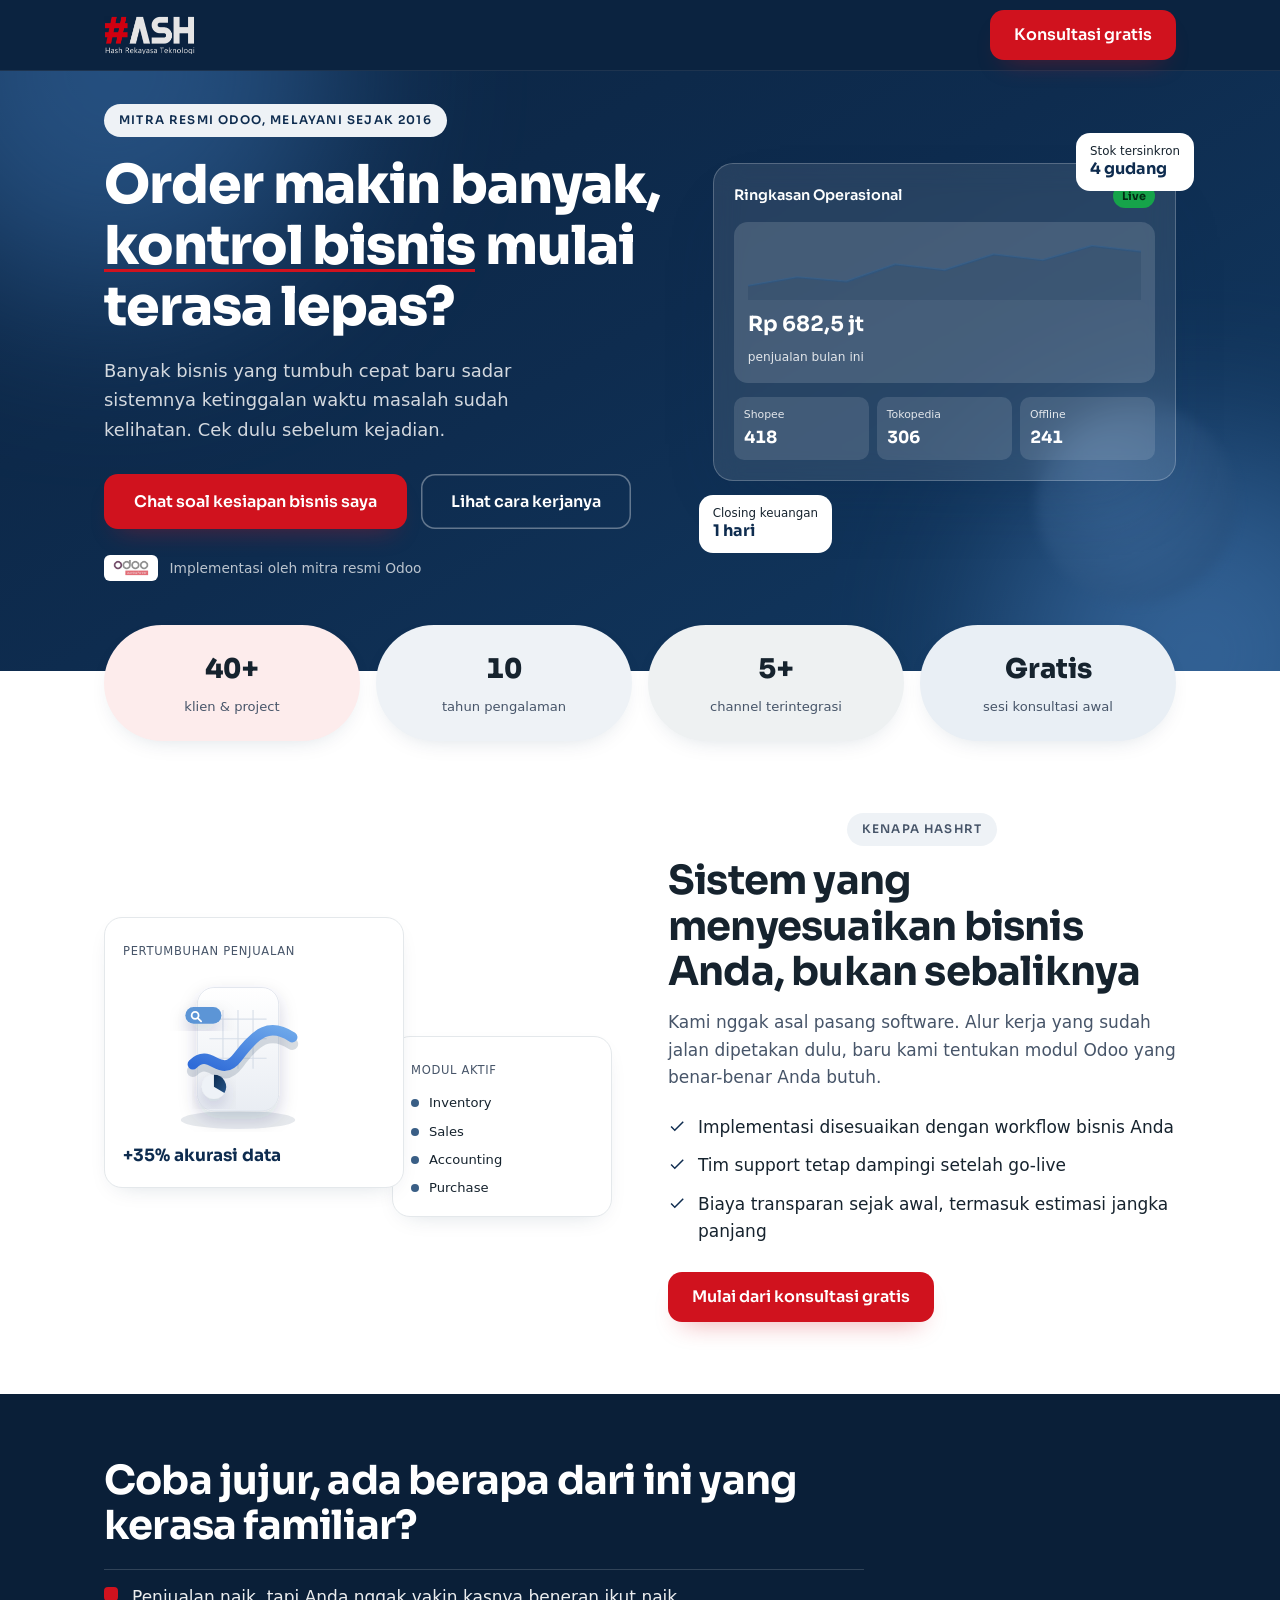
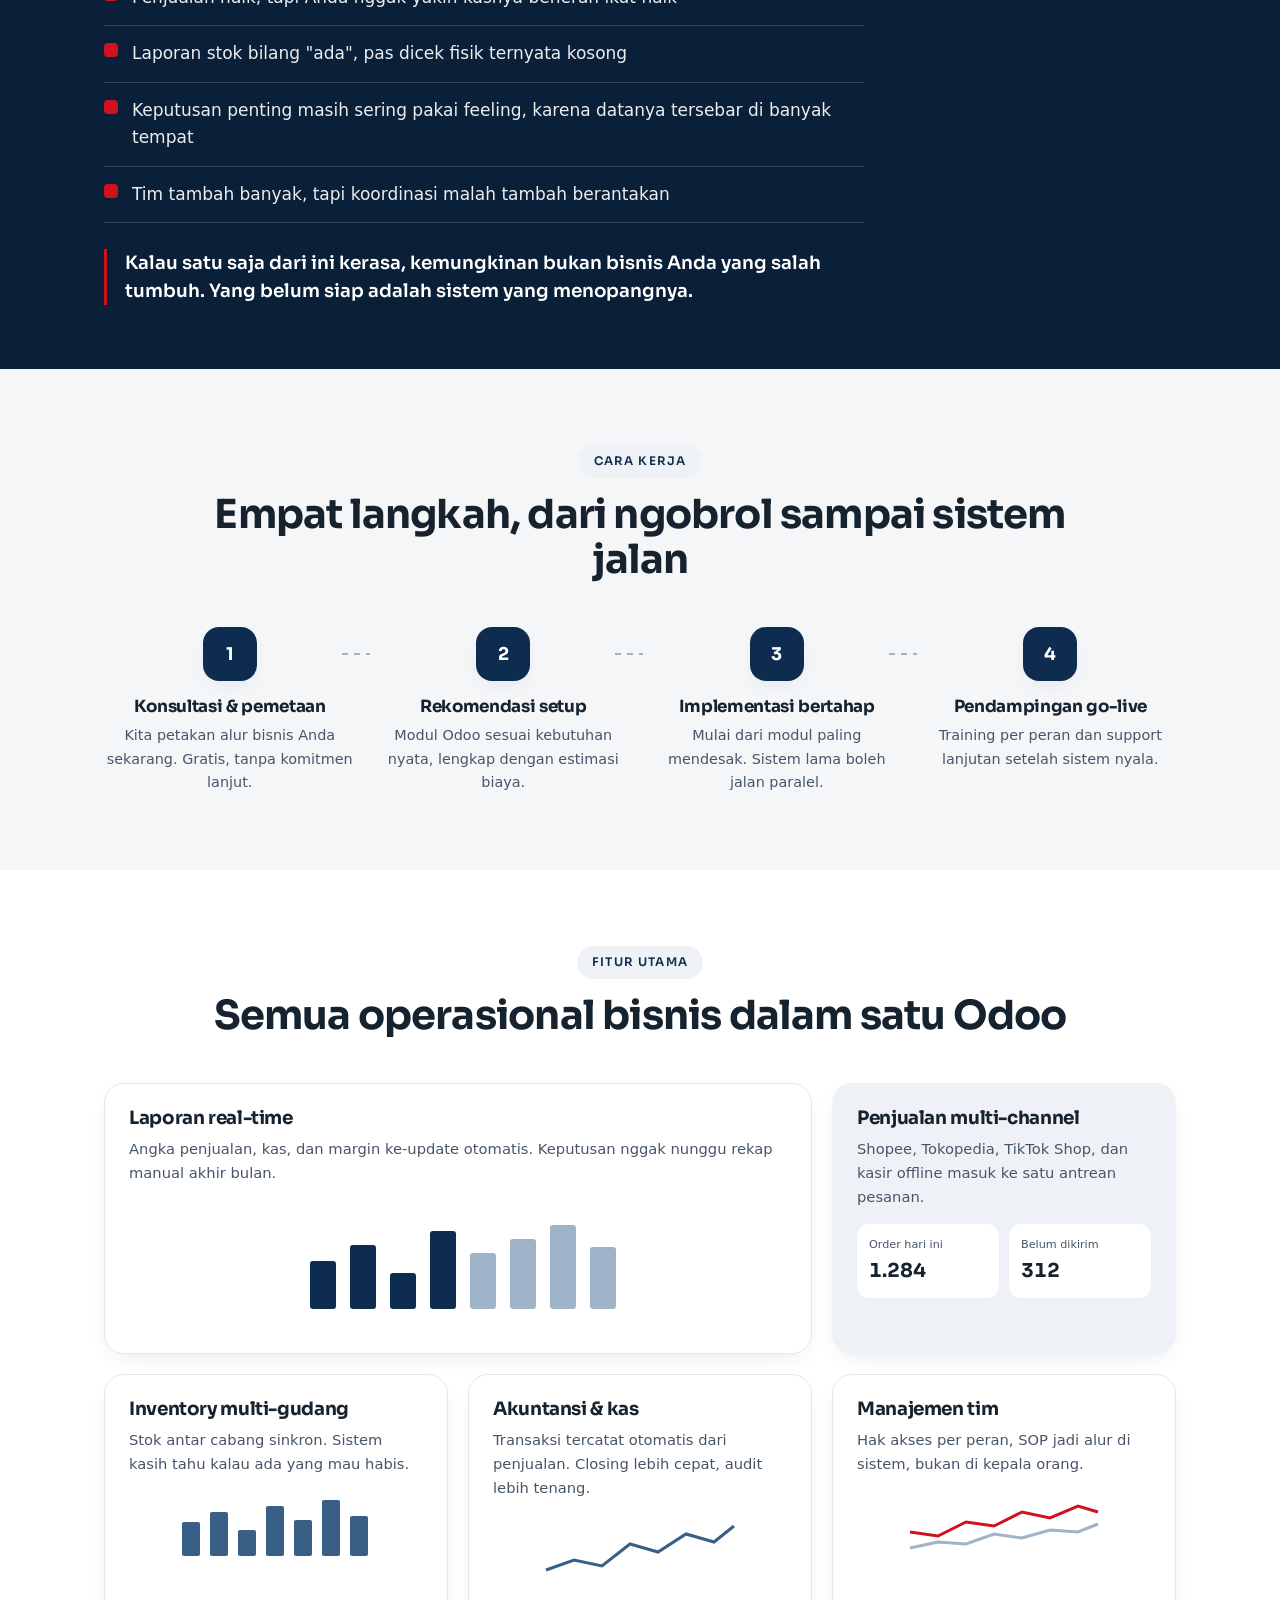
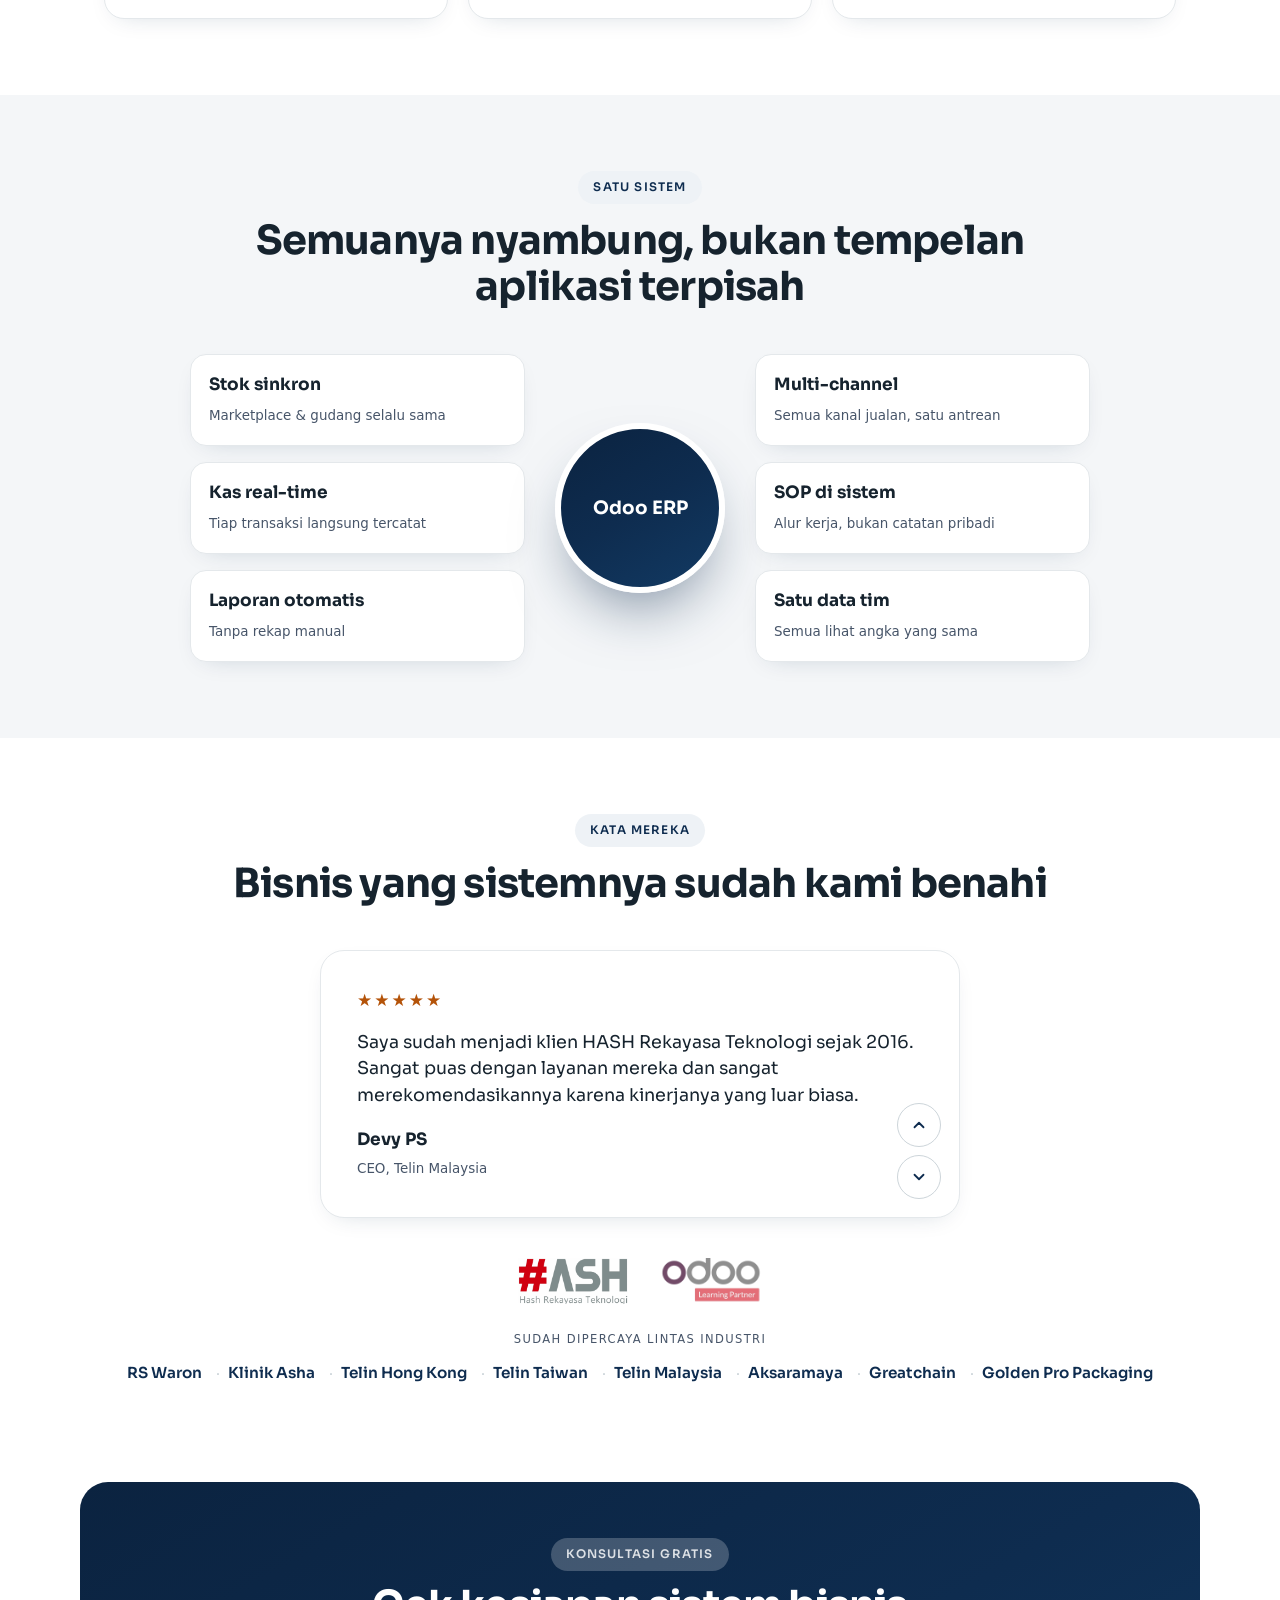
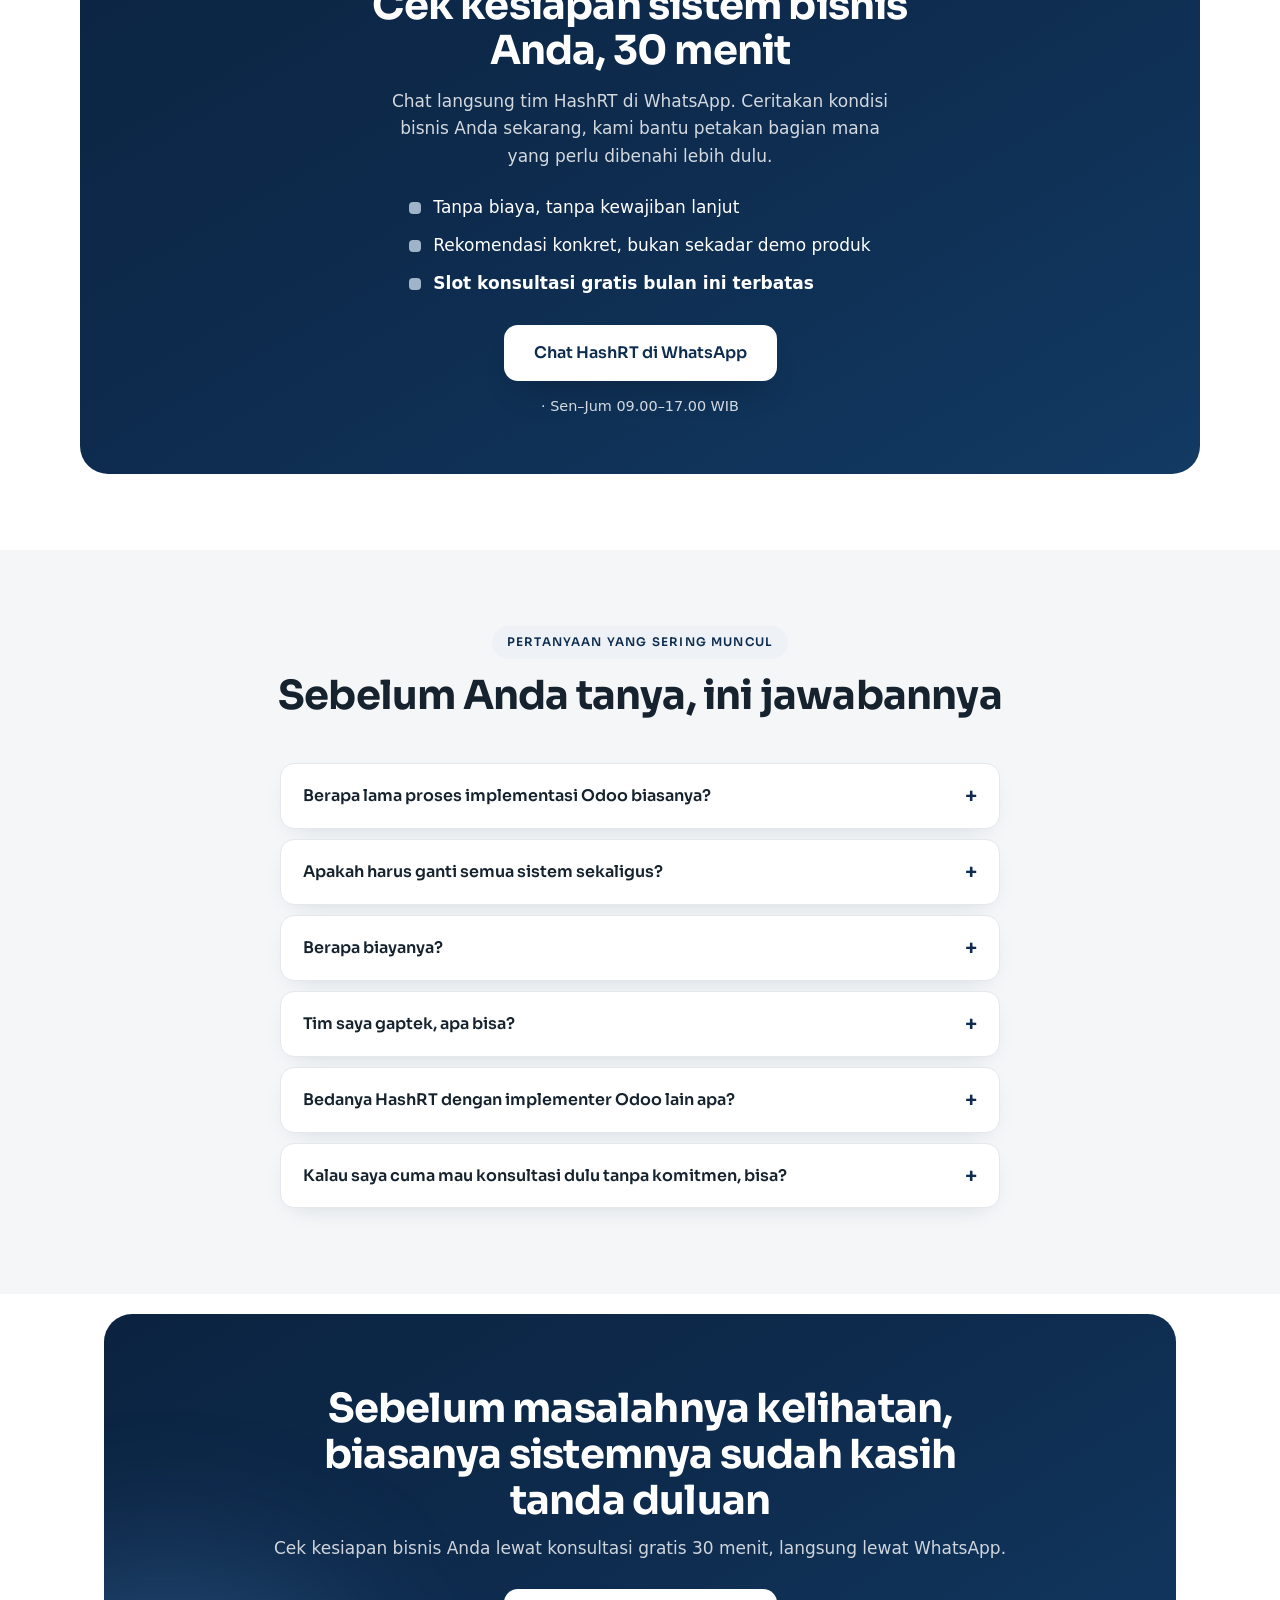
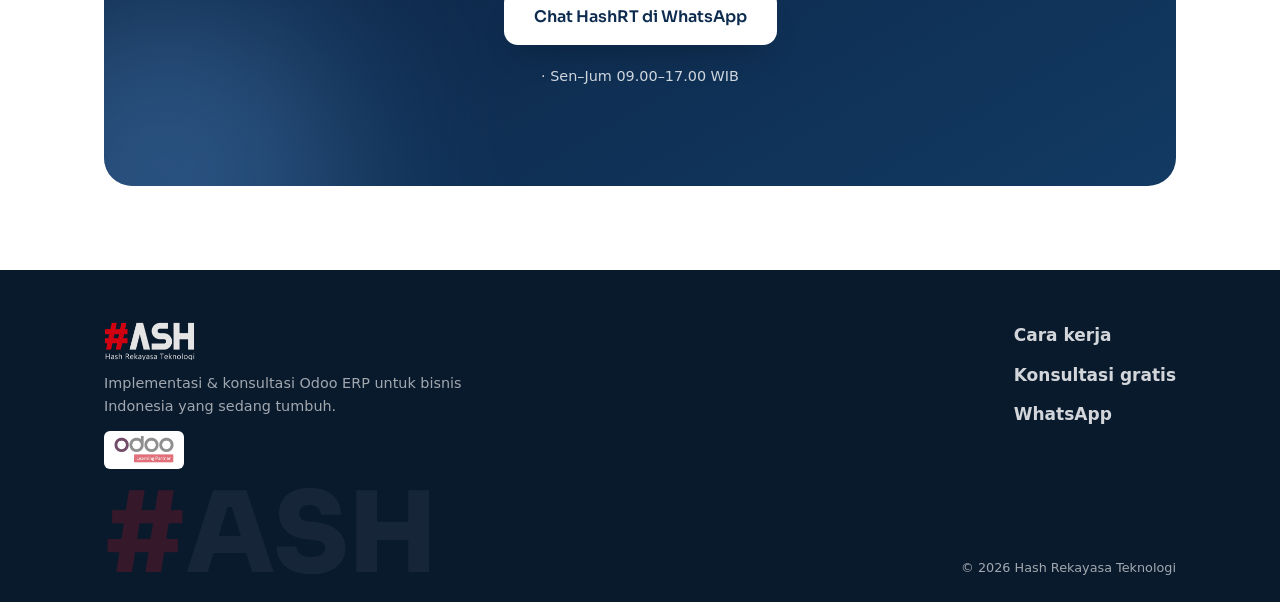
==== index.html @ ff5c239d "Deploy HashRT landing pages (4 angles, WhatsApp CTA, GTM) - 4 halaman terpisah: tumbuh-sistem (root)" ====
<!doctype html>
<html lang="id">
<head>
<meta charset="utf-8" />
<meta name="viewport" content="width=device-width, initial-scale=1" />
<!-- Google Tag Manager -->
<script>(function(w,d,s,l,i){w[l]=w[l]||[];w[l].push({'gtm.start':
new Date().getTime(),event:'gtm.js'});var f=d.getElementsByTagName(s)[0],
j=d.createElement(s),dl=l!='dataLayer'?'&l='+l:'';j.async=true;j.src=
'https://www.googletagmanager.com/gtm.js?id='+i+dl;f.parentNode.insertBefore(j,f);
})(window,document,'script','dataLayer','GTM-NKPFBLZN');</script>
<!-- End Google Tag Manager -->
<title>HashRT — Cek Kesiapan Sistem Bisnis Anda</title>
<meta name="description" content="Bisnis tumbuh cepat, sistem sering ketinggalan. Diskusi gratis bareng HashRT soal kesiapan Odoo ERP untuk bisnis multi cabang & multi channel." />
<link rel="canonical" href="./" />

<meta property="og:type" content="website" />
<meta property="og:title" content="HashRT — Cek Kesiapan Sistem Bisnis Anda" />
<meta property="og:description" content="Order makin banyak, kontrol bisnis mulai terasa lepas? Cek kesiapan sistemnya sebelum jadi masalah." />
<meta property="og:image" content="assets/og-image.webp" />
<meta property="og:image:width" content="1920" />
<meta property="og:image:height" content="1080" />
<meta name="twitter:card" content="summary_large_image" />

<link rel="preconnect" href="https://fonts.googleapis.com" />
<link rel="preconnect" href="https://fonts.gstatic.com" crossorigin />
<link href="https://fonts.googleapis.com/css2?family=Sora:wght@400;500;600;700;800&display=swap" rel="stylesheet" />
<link rel="stylesheet" href="styles.css" />
</head>
<body>
<!-- Google Tag Manager (noscript) -->
<noscript><iframe src="https://www.googletagmanager.com/ns.html?id=GTM-NKPFBLZN"
height="0" width="0" style="display:none;visibility:hidden"></iframe></noscript>
<!-- End Google Tag Manager (noscript) -->

<header class="topbar">
  <div class="wrap topbar__inner">
    <a class="brand" href="#top" aria-label="Hash Rekayasa Teknologi">
      <img class="brand__logo" src="assets/logo-white.webp" alt="Hash Rekayasa Teknologi" width="720" height="329"
           onload="this.nextElementSibling.hidden=true" onerror="this.remove()" />
      <span class="wordmark"><span class="hash">#</span>ASH</span>
    </a>
    <a class="btn btn--pill" data-fill="wa-link" href="https://wa.me/62818422230" target="_blank" rel="noopener" data-cta="topbar">Konsultasi gratis</a>
  </div>
</header>

<main id="top">

  <!-- ============ HERO ============ -->
  <section class="hero">
    <div class="hero__glow hero__glow--1" aria-hidden="true"></div>
    <div class="hero__glow hero__glow--2" aria-hidden="true"></div>
    <div class="wrap hero__grid">
      <div class="hero__copy">
        <p class="pill-tag">Mitra resmi Odoo, melayani sejak 2016</p>

        <h1 class="hero__headline">
          Order makin banyak, <span class="grad">kontrol bisnis</span> mulai terasa lepas?
        </h1>

        <p class="hero__sub">
          Banyak bisnis yang tumbuh cepat baru sadar sistemnya ketinggalan waktu masalah sudah kelihatan. Cek dulu sebelum kejadian.
        </p>

        <div class="hero__actions">
          <a class="btn btn--lg btn--pill" data-fill="wa-link" href="https://wa.me/62818422230" target="_blank" rel="noopener" data-cta="hero">Chat soal kesiapan bisnis saya</a>
          <a class="btn btn--ghost btn--lg btn--pill" href="#cara-kerja" data-cta="hero-secondary">Lihat cara kerjanya</a>
        </div>

        <p class="hero__note">
          <img src="assets/odoo-partner.webp" alt="Odoo Learning Partner" width="480" height="216" onerror="this.remove()" />
          <span>Implementasi oleh mitra resmi Odoo</span>
        </p>
      </div>

      <div class="hero__stage" aria-hidden="true">
        <div class="glass-card glass-card--main">
          <div class="glass-card__head">
            <span>Ringkasan Operasional</span><em>Live</em>
          </div>
          <div class="spark">
            <svg viewBox="0 0 240 90" preserveAspectRatio="none">
              <polyline points="0,70 30,58 60,64 90,40 120,48 150,26 180,34 210,14 240,22"
                        fill="none" stroke="#3a5f86" stroke-width="3"/>
              <polygon points="0,70 30,58 60,64 90,40 120,48 150,26 180,34 210,14 240,22 240,90 0,90" fill="rgba(14,44,79,.18)"/>
            </svg>
            <b>Rp 682,5 jt</b><span>penjualan bulan ini</span>
          </div>
          <div class="glass-card__rows">
            <div><span>Shopee</span><b>418</b></div>
            <div><span>Tokopedia</span><b>306</b></div>
            <div><span>Offline</span><b>241</b></div>
          </div>
        </div>
        <div class="chip chip--a">Stok tersinkron<br><b>4 gudang</b></div>
        <div class="chip chip--b">Closing keuangan<br><b>1 hari</b></div>
        <div class="orb" aria-hidden="true"></div>
      </div>
    </div>
  </section>

  <!-- ============ STATS PILLS ============ -->
  <section class="stats">
    <div class="wrap stats__row">
      <div class="stat-pill stat-pill--pink"><b data-fill="clients">[isi]</b><span>klien &amp; project</span></div>
      <div class="stat-pill stat-pill--violet"><b data-fill="years">[isi]</b><span>tahun pengalaman</span></div>
      <div class="stat-pill stat-pill--mint"><b data-fill="channels">[isi]</b><span>channel terintegrasi</span></div>
      <div class="stat-pill stat-pill--sky"><b>Gratis</b><span>sesi konsultasi awal</span></div>
    </div>
  </section>

  <!-- ============ WHY ============ -->
  <section class="why">
    <div class="wrap why__grid">
      <div class="why__visual" aria-hidden="true">
        <div class="mini-panel mini-panel--1">
          <span class="mini-panel__label">Pertumbuhan penjualan</span>
          <svg class="mini-panel__art" viewBox="0 0 240 210" xmlns="http://www.w3.org/2000/svg" aria-hidden="true">
            <defs>
              <linearGradient id="mpFace" x1="0" y1="0" x2="0" y2="1">
                <stop offset="0" stop-color="#ffffff"/><stop offset="1" stop-color="#e9edf3"/>
              </linearGradient>
              <linearGradient id="mpLine" x1="0" y1="1" x2="1" y2="0">
                <stop offset="0" stop-color="#2f6bd8"/><stop offset="1" stop-color="#6ea8ea"/>
              </linearGradient>
              <linearGradient id="mpPie" x1="0" y1="0" x2="1" y2="1">
                <stop offset="0" stop-color="#0e2c4f"/><stop offset="1" stop-color="#26548a"/>
              </linearGradient>
              <filter id="mpSoft" x="-40%" y="-40%" width="180%" height="180%">
                <feDropShadow dx="0" dy="10" stdDeviation="12" flood-color="#0e2c4f" flood-opacity="0.18"/>
              </filter>
            </defs>
            <ellipse cx="120" cy="194" rx="76" ry="12" fill="#0e2c4f" opacity="0.10"/>
            <g filter="url(#mpSoft)">
              <rect x="66" y="18" width="108" height="164" rx="22" fill="url(#mpFace)" stroke="#dbe1ea"/>
            </g>
            <g stroke="#c9d3e0" stroke-width="1.5" opacity="0.7">
              <line x1="82" y1="60" x2="158" y2="60"/><line x1="82" y1="86" x2="158" y2="86"/><line x1="82" y1="112" x2="158" y2="112"/>
              <line x1="100" y1="48" x2="100" y2="126"/><line x1="120" y1="48" x2="120" y2="126"/><line x1="140" y1="48" x2="140" y2="126"/>
            </g>
            <path d="M60 120 C 84 96, 96 142, 120 110 S 162 64, 192 84" fill="none" stroke="#0e2c4f" stroke-opacity="0.16" stroke-width="16" stroke-linecap="round" transform="translate(0,9)"/>
            <path d="M60 120 C 84 96, 96 142, 120 110 S 162 64, 192 84" fill="none" stroke="url(#mpLine)" stroke-width="14" stroke-linecap="round"/>
            <g filter="url(#mpSoft)"><circle cx="88" cy="150" r="16" fill="#eef2f7"/></g>
            <path d="M88 150 L88 134 A16 16 0 0 1 102 158 Z" fill="url(#mpPie)"/>
            <g filter="url(#mpSoft)"><rect x="50" y="44" width="48" height="22" rx="11" fill="#5c95d6"/></g>
            <circle cx="63" cy="55" r="4.6" fill="none" stroke="#fff" stroke-width="2.4"/>
            <line x1="66.5" y1="58.5" x2="71" y2="63" stroke="#fff" stroke-width="2.4" stroke-linecap="round"/>
          </svg>
          <b>+35% akurasi data</b>
        </div>
        <div class="mini-panel mini-panel--2">
          <span class="mini-panel__label">Modul aktif</span>
          <ul>
            <li>Inventory</li><li>Sales</li><li>Accounting</li><li>Purchase</li>
          </ul>
        </div>
      </div>
      <div class="why__copy">
        <p class="pill-tag pill-tag--center">Kenapa HashRT</p>
        <h2>Sistem yang menyesuaikan bisnis Anda, bukan sebaliknya</h2>
        <p>Kami nggak asal pasang software. Alur kerja yang sudah jalan dipetakan dulu, baru kami tentukan modul Odoo yang benar-benar Anda butuh.</p>
        <ul class="ticks">
          <li>Implementasi disesuaikan dengan workflow bisnis Anda</li>
          <li>Tim support tetap dampingi setelah go-live</li>
          <li>Biaya transparan sejak awal, termasuk estimasi jangka panjang</li>
        </ul>
        <a class="btn btn--pill" data-fill="wa-link" href="https://wa.me/62818422230" target="_blank" rel="noopener" data-cta="why">Mulai dari konsultasi gratis</a>
      </div>
    </div>
  </section>

  <!-- ============ PROBLEM ============ -->
  <section class="problem">
    <div class="wrap">
      <div class="problem__card">
        <h2>Coba jujur, ada berapa dari ini yang kerasa familiar?</h2>
        <ul class="checklist">
          <li>Penjualan naik, tapi Anda nggak yakin kasnya beneran ikut naik</li>
          <li>Laporan stok bilang "ada", pas dicek fisik ternyata kosong</li>
          <li>Keputusan penting masih sering pakai feeling, karena datanya tersebar di banyak tempat</li>
          <li>Tim tambah banyak, tapi koordinasi malah tambah berantakan</li>
        </ul>
        <p class="problem__punch">Kalau satu saja dari ini kerasa, kemungkinan bukan bisnis Anda yang salah tumbuh. Yang belum siap adalah sistem yang menopangnya.</p>
      </div>
    </div>
  </section>

  <!-- ============ PROCESS ============ -->
  <section class="process" id="cara-kerja">
    <div class="wrap">
      <p class="pill-tag pill-tag--center">Cara kerja</p>
      <h2 class="center">Empat langkah, dari ngobrol sampai sistem jalan</h2>
      <ol class="process__steps">
        <li>
          <span class="process__icon">1</span>
          <h3>Konsultasi &amp; pemetaan</h3>
          <p>Kita petakan alur bisnis Anda sekarang. Gratis, tanpa komitmen lanjut.</p>
        </li>
        <li>
          <span class="process__icon">2</span>
          <h3>Rekomendasi setup</h3>
          <p>Modul Odoo sesuai kebutuhan nyata, lengkap dengan estimasi biaya.</p>
        </li>
        <li>
          <span class="process__icon">3</span>
          <h3>Implementasi bertahap</h3>
          <p>Mulai dari modul paling mendesak. Sistem lama boleh jalan paralel.</p>
        </li>
        <li>
          <span class="process__icon">4</span>
          <h3>Pendampingan go-live</h3>
          <p>Training per peran dan support lanjutan setelah sistem nyala.</p>
        </li>
      </ol>
    </div>
  </section>

  <!-- ============ FEATURES ============ -->
  <section class="features">
    <div class="wrap">
      <p class="pill-tag pill-tag--center">Fitur utama</p>
      <h2 class="center">Semua operasional bisnis dalam satu Odoo</h2>

      <div class="feat-grid">
        <article class="feat feat--wide">
          <h3>Laporan real-time</h3>
          <p>Angka penjualan, kas, dan margin ke-update otomatis. Keputusan nggak nunggu rekap manual akhir bulan.</p>
          <svg class="chart" viewBox="0 0 320 120" role="img" aria-label="Grafik pendapatan bulanan">
            <g fill="#0e2c4f">
              <rect x="12" y="60" width="26" height="48" rx="3"/>
              <rect x="52" y="44" width="26" height="64" rx="3"/>
              <rect x="92" y="72" width="26" height="36" rx="3"/>
              <rect x="132" y="30" width="26" height="78" rx="3"/>
            </g>
            <g fill="#9fb4c9">
              <rect x="172" y="52" width="26" height="56" rx="3"/>
              <rect x="212" y="38" width="26" height="70" rx="3"/>
              <rect x="252" y="24" width="26" height="84" rx="3"/>
              <rect x="292" y="46" width="26" height="62" rx="3"/>
            </g>
          </svg>
        </article>

        <article class="feat feat--pay">
          <h3>Penjualan multi-channel</h3>
          <p>Shopee, Tokopedia, TikTok Shop, dan kasir offline masuk ke satu antrean pesanan.</p>
          <div class="feat__mini">
            <div><span>Order hari ini</span><b>1.284</b></div>
            <div><span>Belum dikirim</span><b>312</b></div>
          </div>
        </article>

        <article class="feat">
          <h3>Inventory multi-gudang</h3>
          <p>Stok antar cabang sinkron. Sistem kasih tahu kalau ada yang mau habis.</p>
          <svg class="chart chart--sm" viewBox="0 0 200 70" aria-hidden="true"><g fill="#3a5f86"><rect x="6" y="30" width="18" height="34" rx="2"/><rect x="34" y="20" width="18" height="44" rx="2"/><rect x="62" y="38" width="18" height="26" rx="2"/><rect x="90" y="14" width="18" height="50" rx="2"/><rect x="118" y="28" width="18" height="36" rx="2"/><rect x="146" y="8" width="18" height="56" rx="2"/><rect x="174" y="24" width="18" height="40" rx="2"/></g></svg>
        </article>

        <article class="feat">
          <h3>Akuntansi &amp; kas</h3>
          <p>Transaksi tercatat otomatis dari penjualan. Closing lebih cepat, audit lebih tenang.</p>
          <svg class="chart chart--sm" viewBox="0 0 200 70" aria-hidden="true"><polyline points="6,54 34,44 62,50 90,28 118,36 146,18 174,26 194,10" fill="none" stroke="#3a5f86" stroke-width="3"/></svg>
        </article>

        <article class="feat">
          <h3>Manajemen tim</h3>
          <p>Hak akses per peran, SOP jadi alur di sistem, bukan di kepala orang.</p>
          <svg class="chart chart--sm" viewBox="0 0 200 70" aria-hidden="true"><polyline points="6,40 34,44 62,30 90,34 118,20 146,26 174,14 194,20" fill="none" stroke="#d0121e" stroke-width="3"/><polyline points="6,56 34,50 62,52 90,42 118,46 146,38 174,40 194,32" fill="none" stroke="#9fb4c9" stroke-width="3"/></svg>
        </article>
      </div>
    </div>
  </section>

  <!-- ============ HUB ============ -->
  <section class="hub">
    <div class="wrap">
      <p class="pill-tag pill-tag--center">Satu sistem</p>
      <h2 class="center">Semuanya nyambung, bukan tempelan aplikasi terpisah</h2>

      <div class="hub__wheel">
        <div class="hub__col">
          <div class="hub__node"><b>Stok sinkron</b><span>Marketplace &amp; gudang selalu sama</span></div>
          <div class="hub__node"><b>Kas real-time</b><span>Tiap transaksi langsung tercatat</span></div>
          <div class="hub__node"><b>Laporan otomatis</b><span>Tanpa rekap manual</span></div>
        </div>
        <div class="hub__center">
          <span>Odoo ERP</span>
        </div>
        <div class="hub__col">
          <div class="hub__node"><b>Multi-channel</b><span>Semua kanal jualan, satu antrean</span></div>
          <div class="hub__node"><b>SOP di sistem</b><span>Alur kerja, bukan catatan pribadi</span></div>
          <div class="hub__node"><b>Satu data tim</b><span>Semua lihat angka yang sama</span></div>
        </div>
      </div>
    </div>
  </section>

  <!-- ============ TESTIMONIALS ============ -->
  <section class="testi">
    <div class="wrap">
      <p class="pill-tag pill-tag--center">Kata mereka</p>
      <h2 class="center">Bisnis yang sistemnya sudah kami benahi</h2>

      <!-- Testimoni 1 & 2: terjemahan dari testimoni asli di hash.id (klien telco Telin).
           TIM: idealnya tambah/ganti dengan 1-2 testimoni klien retail/F&B/distribusi
           yang punya hasil spesifik (mis. "closing 5 hari -> 1 hari"). Slide 3 disiapkan
           untuk itu. Sumber: https://hash.id/tentang-kami/ -->
      <div class="testi__slider" data-fill="testimonials" role="group" aria-roledescription="carousel" aria-label="Testimoni klien">
        <div class="testi__track" aria-live="polite">
          <figure class="testi__slide is-active" role="group" aria-roledescription="slide" aria-label="1 dari 3">
            <div class="stars" role="img" aria-label="Penilaian 5 dari 5">★★★★★</div>
            <blockquote>Saya sudah menjadi klien HASH Rekayasa Teknologi sejak 2016. Sangat puas dengan layanan mereka dan sangat merekomendasikannya karena kinerjanya yang luar biasa.</blockquote>
            <figcaption><b>Devy PS</b><span>CEO, Telin Malaysia</span></figcaption>
          </figure>
          <figure class="testi__slide" role="group" aria-roledescription="slide" aria-label="2 dari 3">
            <div class="stars" role="img" aria-label="Penilaian 5 dari 5">★★★★★</div>
            <blockquote>Yang membedakan HASH adalah kemampuannya memahami kebutuhan spesifik kami dan menyesuaikan solusinya. Hasilnya pas dengan kebutuhan perusahaan dan selalu melampaui ekspektasi.</blockquote>
            <figcaption><b>Kartia Rausen</b><span>CEO, Telin Taiwan</span></figcaption>
          </figure>
          <figure class="testi__slide" role="group" aria-roledescription="slide" aria-label="3 dari 3">
            <div class="stars" role="img" aria-label="Penilaian 5 dari 5">★★★★★</div>
            <blockquote>[isi testimoni klien retail/F&amp;B/distribusi — sebutkan hasil spesifik, mis. "closing bulanan dari 5 hari jadi 1 hari" atau "selisih stok turun 90%"]</blockquote>
            <figcaption><b>[Nama]</b><span>[Jabatan, Perusahaan]</span></figcaption>
          </figure>
        </div>
        <div class="testi__nav">
          <button type="button" data-testi="prev" aria-label="Testimoni sebelumnya">
            <svg viewBox="0 0 24 24" aria-hidden="true"><path d="M18 15l-6-6-6 6"/></svg>
          </button>
          <button type="button" data-testi="next" aria-label="Testimoni berikutnya">
            <svg viewBox="0 0 24 24" aria-hidden="true"><path d="M6 9l6 6 6-6"/></svg>
          </button>
        </div>
      </div>

      <div class="partners">
        <img src="assets/logo-color.webp" alt="Hash Rekayasa Teknologi" width="720" height="329" onerror="this.remove()" />
        <img src="assets/odoo-partner.webp" alt="Odoo Learning Partner" width="480" height="216" onerror="this.remove()" />
      </div>

      <!-- Nama klien dari halaman "Klien Kami" di hash.id -->
      <div class="clients">
        <p class="clients__label">Sudah dipercaya lintas industri</p>
        <ul class="clients__list">
          <li>RS Waron</li>
          <li>Klinik Asha</li>
          <li>Telin Hong Kong</li>
          <li>Telin Taiwan</li>
          <li>Telin Malaysia</li>
          <li>Aksaramaya</li>
          <li>Greatchain</li>
          <li>Golden Pro Packaging</li>
        </ul>
      </div>
    </div>
  </section>

  <!-- ============ WHATSAPP CTA ============ -->
  <section class="lead" id="kontak">
    <div class="lead__band">
      <div class="lead__cta">
        <p class="pill-tag pill-tag--light">Konsultasi gratis</p>
        <h2>Cek kesiapan sistem bisnis Anda, 30 menit</h2>
        <p>Chat langsung tim HashRT di WhatsApp. Ceritakan kondisi bisnis Anda sekarang, kami bantu petakan bagian mana yang perlu dibenahi lebih dulu.</p>
        <ul class="lead__list">
          <li>Tanpa biaya, tanpa kewajiban lanjut</li>
          <li>Rekomendasi konkret, bukan sekadar demo produk</li>
          <li class="lead__slot" data-fill="urgency">Slot konsultasi gratis bulan ini terbatas</li>
        </ul>
        <a class="btn btn--lg btn--pill btn--invert" data-fill="wa-link" href="https://wa.me/62818422230" target="_blank" rel="noopener" data-cta="lead">Chat HashRT di WhatsApp</a>
        <p class="lead__contact"><span data-fill="wa-hours">· Sen–Jum 09.00–17.00 WIB</span></p>
      </div>
    </div>
  </section>

  <!-- ============ FAQ ============ -->
  <section class="faq">
    <div class="wrap">
      <p class="pill-tag pill-tag--center">Pertanyaan yang sering muncul</p>
      <h2 class="center">Sebelum Anda tanya, ini jawabannya</h2>
      <div class="acc">
        <details>
          <summary>Berapa lama proses implementasi Odoo biasanya?</summary>
          <div class="acc__body"><p>[isi — rentang waktu realistis berdasarkan rata-rata project HashRT, mis. "6–12 minggu untuk 2–3 modul inti"]</p></div>
        </details>
        <details>
          <summary>Apakah harus ganti semua sistem sekaligus?</summary>
          <div class="acc__body"><p>Tidak. Kita mulai dari modul yang paling mendesak, lalu tambah bertahap setelah tim terbiasa. Sistem lama bisa jalan paralel selama masa transisi.</p></div>
        </details>
        <details>
          <summary>Berapa biayanya?</summary>
          <div class="acc__body"><p>[isi — rentang atau cara HashRT menghitung estimasi. Jangan sebut harga pasti kalau memang tergantung kebutuhan]</p></div>
        </details>
        <details>
          <summary>Tim saya gaptek, apa bisa?</summary>
          <div class="acc__body"><p>Bisa. Kami sediakan training per peran dan pendampingan setelah go-live, jadi tim belajar sambil sistemnya benar-benar dipakai.</p></div>
        </details>
        <details>
          <summary>Bedanya HashRT dengan implementer Odoo lain apa?</summary>
          <div class="acc__body"><p>Implementasi mengikuti workflow bisnis Anda, support tetap mendampingi setelah go-live, dan biaya transparan sejak awal termasuk estimasi jangka panjang.</p></div>
        </details>
        <details>
          <summary>Kalau saya cuma mau konsultasi dulu tanpa komitmen, bisa?</summary>
          <div class="acc__body"><p>Bisa. Konsultasi awal gratis dan tanpa kewajiban lanjut. Kalau memang belum butuh sekarang, kami bilang apa adanya.</p></div>
        </details>
      </div>
    </div>
  </section>

  <!-- ============ FINAL CTA ============ -->
  <section class="final">
    <div class="wrap">
      <div class="final__card">
        <div class="final__glow" aria-hidden="true"></div>
        <h2>Sebelum masalahnya kelihatan, biasanya sistemnya sudah kasih tanda duluan</h2>
        <p>Cek kesiapan bisnis Anda lewat konsultasi gratis 30 menit, langsung lewat WhatsApp.</p>
        <a class="btn btn--lg btn--pill btn--invert" data-fill="wa-link" href="https://wa.me/62818422230" target="_blank" rel="noopener" data-cta="final">Chat HashRT di WhatsApp</a>
        <p class="final__contact"><span data-fill="wa-hours">· Sen–Jum 09.00–17.00 WIB</span></p>
      </div>
    </div>
  </section>
</main>

<footer class="foot">
  <div class="wrap foot__inner">
    <div class="foot__brand">
      <img class="foot__logo" src="assets/logo-white.webp" alt="Hash Rekayasa Teknologi" width="720" height="329"
           onload="this.nextElementSibling.hidden=true" onerror="this.remove()" />
      <span class="wordmark"><span class="hash">#</span>ASH</span>
      <p>Implementasi &amp; konsultasi Odoo ERP untuk bisnis Indonesia yang sedang tumbuh.</p>
      <img class="foot__badge" src="assets/odoo-partner.webp" alt="Odoo Learning Partner" width="480" height="216" onerror="this.remove()" />
    </div>
    <nav class="foot__nav" aria-label="Navigasi footer">
      <a href="#cara-kerja">Cara kerja</a>
      <a href="#kontak">Konsultasi gratis</a>
      <a data-fill="wa-link" href="https://wa.me/62818422230" target="_blank" rel="noopener">WhatsApp</a>
    </nav>
  </div>
  <div class="wrap foot__base">
    <span class="foot__wm" aria-hidden="true"><span class="hash">#</span>ASH</span>
    <p>© <span id="year"></span> Hash Rekayasa Teknologi</p>
  </div>
</footer>

<script src="config.js"></script>
<script src="script.js"></script>
</body>
</html>
---- styles.css ----
/* ===== HashRT Landing — Hash brand (navy + red + steel) =====
   Token architecture from ui-ux-pro-max: B2B Service -> "Professional blue + Neutral grey",
   accent for CTA only, functional color always paired with text/icon. */
:root{
  --plum:#16232e;          /* foreground — ~14:1 on white */
  --plum-soft:#475569;     /* muted text — ~7:1 on white */
  --paper:#ffffff;
  --wash:#f4f6f8;
  --line:#e4e8eb;
  --line-strong:#cdd5da;

  --v900:#0a1f38;          /* navy-deep surface */
  --v700:#0e2c4f;          /* navy — primary */
  --v600:#0e2c4f;          /* navy — borders / icons */
  --v500:#3a5f86;          /* navy-mid */
  --v300:#9fb4c9;          /* pale navy on dark */
  --indigo:#12365f;
  --accent:#d0121e;        /* Hash red — CTA / highlight only */
  --accent-dark:#a60e17;
  --steel:#7c8a91;
  --ring:#0e2c4f;
  --danger:#dc2626;
  --danger-ink:#b91c1c;
  --ok:#16a34a;

  --grad-btn:var(--accent);
  --grad-hero:linear-gradient(150deg,#0b2340 0%,#0e2c4f 50%,#123a63 100%);

  --tint-pink:#fdecec;     /* red tint */
  --tint-violet:#eef2f6;   /* navy tint */
  --tint-mint:#eef1f2;     /* steel tint */
  --tint-sky:#e9eff5;      /* navy tint 2 */

  --font-head:"Sora",system-ui,-apple-system,"Segoe UI",Helvetica,Arial,sans-serif;
  --font:system-ui,-apple-system,"Segoe UI",Roboto,Helvetica,Arial,sans-serif;
  --maxw:1120px;
  --shadow:0 30px 70px -32px rgba(14,44,79,.30);
  --shadow-sm:0 8px 26px -14px rgba(14,44,79,.22);
}

*,*::before,*::after{box-sizing:border-box;margin:0;padding:0}
html{scroll-behavior:smooth;scroll-padding-top:88px}
body{font-family:var(--font);color:var(--plum);background:var(--paper);font-size:17px;line-height:1.62;
  -webkit-font-smoothing:antialiased;overflow-x:hidden}
img{max-width:100%;display:block}
a{color:inherit}
a,button,summary,label,input,select,.btn{touch-action:manipulation}
.wrap{max-width:var(--maxw);margin:0 auto;padding:0 24px}
.is-hidden{display:none !important}

/* visible keyboard focus everywhere (skill: focus-states, focus-appearance) */
:focus-visible{outline:3px solid var(--ring);outline-offset:2px;border-radius:3px}
.hero :focus-visible,.problem :focus-visible,.lead__band :focus-visible,.final__card :focus-visible,.topbar :focus-visible{outline-color:#fff}
@media (prefers-reduced-motion:reduce){html{scroll-behavior:auto}}

h1,h2,h3{font-family:var(--font-head);font-weight:700;line-height:1.14;letter-spacing:-.02em}
h2{font-size:clamp(1.7rem,3.4vw,2.5rem)}
h2.center,.center{text-align:center}
h2.center{max-width:28ch;margin:14px auto 44px}
[id]{scroll-margin-top:88px}

.pill-tag{display:inline-block;font-family:var(--font-head);font-weight:600;font-size:.74rem;letter-spacing:.1em;
  text-transform:uppercase;color:var(--v700);background:var(--tint-violet);padding:7px 15px;border-radius:999px}
.pill-tag--center{display:block;width:max-content;margin:0 auto 6px}
.pill-tag--light{background:rgba(255,255,255,.22);color:#fff}

.grad{color:#fff;text-decoration:underline;text-decoration-color:var(--accent);
  text-decoration-thickness:3px;text-underline-offset:5px}

/* ===== buttons ===== */
.btn{display:inline-flex;align-items:center;justify-content:center;gap:.5em;min-height:44px;
  background:var(--grad-btn);color:#fff;font-family:var(--font-head);font-weight:600;font-size:1rem;
  padding:12px 24px;border:none;border-radius:12px;cursor:pointer;text-decoration:none;
  box-shadow:0 14px 26px -14px rgba(208,18,30,.4);transition:transform .16s ease,box-shadow .16s ease,background .16s ease}
.btn:hover{transform:translateY(-2px);background:var(--accent-dark);box-shadow:0 18px 32px -16px rgba(208,18,30,.45)}
.btn:active{transform:translateY(0) scale(.985)}
.btn:disabled{opacity:.55;cursor:not-allowed;transform:none;box-shadow:none}
.btn--pill{border-radius:14px}
.btn--lg{padding:15px 30px}
.btn--sm{min-height:44px;padding:10px 18px;font-size:.92rem}
.btn--block{width:100%}
.btn--ghost{background:transparent;color:#fff;box-shadow:inset 0 0 0 1.5px rgba(255,255,255,.35)}
.btn--ghost:hover{background:rgba(255,255,255,.1);box-shadow:inset 0 0 0 1.5px rgba(255,255,255,.6)}
.btn--invert{background:#fff;color:var(--v700);box-shadow:0 18px 34px -16px rgba(0,0,0,.3)}
.btn--invert:hover{background:#eef1f4;color:var(--v700)}

/* ===== brand / topbar ===== */
.brand{display:inline-flex;align-items:center;gap:10px;text-decoration:none}
.brand__logo,.foot__logo{height:38px;width:auto}
.wordmark{font-family:var(--font-head);font-weight:700;font-size:1.3rem;letter-spacing:-.03em;color:#fff}
.wordmark .hash{color:var(--accent)}

.topbar{position:fixed;inset:0 0 auto 0;z-index:40;background:#0b2340;
  border-bottom:1px solid rgba(255,255,255,.08);transition:box-shadow .2s ease}
.topbar.is-stuck{box-shadow:0 10px 30px -18px rgba(0,0,0,.55)}
.topbar__inner{display:flex;align-items:center;justify-content:space-between;height:70px}

/* ===== hero ===== */
.hero{position:relative;background:var(--grad-hero);color:#fff;padding:104px 0 90px;overflow:hidden}
.hero__glow{position:absolute;border-radius:50%;filter:blur(90px);opacity:.55;pointer-events:none}
.hero__glow--1{width:460px;height:460px;background:#3a72b0;top:-160px;left:-120px}
.hero__glow--2{width:400px;height:400px;background:#5c95d6;bottom:-180px;right:-120px;opacity:.45}
.hero__grid{position:relative;z-index:1;display:grid;grid-template-columns:1.15fr .95fr;gap:48px;align-items:center}
.hero__headline{font-size:clamp(2.1rem,4.6vw,3.35rem);font-weight:800;margin:18px 0 18px;max-width:16ch}
.hero__sub{font-size:1.12rem;color:rgba(255,255,255,.82);max-width:42ch}
.hero__actions{display:flex;gap:14px;flex-wrap:wrap;margin:30px 0 26px}
.hero__note{display:flex;align-items:center;gap:12px;font-size:.86rem;color:rgba(255,255,255,.72)}
.hero__note img{height:26px;width:auto;background:#fff;padding:5px 9px;border-radius:6px}

/* hero stage */
.hero__stage{position:relative;min-height:360px}
.glass-card{background:rgba(255,255,255,.1);border:1px solid rgba(255,255,255,.22);border-radius:20px;
  backdrop-filter:blur(14px);padding:20px;box-shadow:var(--shadow)}
.glass-card--main{position:relative;z-index:2}
.glass-card__head{display:flex;justify-content:space-between;align-items:center;font-family:var(--font-head);
  font-weight:600;font-size:.9rem;margin-bottom:14px}
.glass-card__head em{font-style:normal;font-size:.7rem;font-weight:700;background:var(--ok);color:#022c14;padding:3px 9px;border-radius:999px}
.spark{background:rgba(255,255,255,.14);border-radius:14px;padding:14px;margin-bottom:14px}
.spark svg{width:100%;height:64px;display:block;margin-bottom:8px}
.spark b{font-family:var(--font-head);font-size:1.3rem;display:block;font-variant-numeric:tabular-nums}
.spark span{font-size:.76rem;color:rgba(255,255,255,.85)}
.glass-card__rows{display:grid;grid-template-columns:repeat(3,1fr);gap:8px}
.glass-card__rows div{background:rgba(255,255,255,.12);border-radius:10px;padding:9px 10px}
.glass-card__rows span{font-size:.68rem;color:rgba(255,255,255,.85);display:block}
.glass-card__rows b{font-family:var(--font-head);font-size:1.05rem;font-variant-numeric:tabular-nums}
.chip{position:absolute;background:#fff;color:var(--plum);border-radius:14px;padding:11px 14px;font-size:.74rem;
  line-height:1.3;box-shadow:var(--shadow);z-index:3}
.chip b{font-family:var(--font-head);font-size:1rem;color:var(--v700)}
.chip--a{top:-30px;right:-18px}
.chip--b{bottom:-30px;left:-14px}
.orb{position:absolute;inset:auto -60px -80px auto;width:200px;height:200px;border-radius:50%;
  background:radial-gradient(circle at 30% 30%,rgba(120,170,225,.45),rgba(14,44,79,.5));filter:blur(6px);opacity:.55;z-index:0}

/* ===== stats pills ===== */
.stats{margin-top:-46px;position:relative;z-index:5}
.stats__row{display:grid;grid-template-columns:repeat(4,1fr);gap:16px}
.stat-pill{border-radius:999px;padding:22px 20px;text-align:center;box-shadow:var(--shadow-sm)}
.stat-pill b{font-family:var(--font-head);font-size:1.7rem;font-weight:800;display:block;color:var(--plum);font-variant-numeric:tabular-nums}
.stat-pill span{font-size:.82rem;color:var(--plum-soft)}
.stat-pill--pink{background:var(--tint-pink)}
.stat-pill--violet{background:var(--tint-violet)}
.stat-pill--mint{background:var(--tint-mint)}
.stat-pill--sky{background:var(--tint-sky)}

/* ===== why ===== */
.why{padding:72px 0}
.why__grid{display:grid;grid-template-columns:1fr 1fr;gap:56px;align-items:center}
.why__visual{position:relative;min-height:300px}
.mini-panel{background:#fff;border:1px solid var(--line);border-radius:18px;padding:18px;box-shadow:var(--shadow-sm)}
.mini-panel__label{font-size:.72rem;color:var(--plum-soft);text-transform:uppercase;letter-spacing:.06em}
.mini-panel svg{width:100%;height:80px;margin:10px 0}
.mini-panel__art{height:158px !important;margin:6px auto 4px;max-width:230px;display:block}
.mini-panel b{font-family:var(--font-head);color:var(--v700)}
.mini-panel--1{position:relative;z-index:2;max-width:300px}
.mini-panel--2{position:absolute;right:0;bottom:0;width:220px}
.mini-panel--2 ul{list-style:none;display:grid;gap:7px;margin-top:10px}
.mini-panel--2 li{font-size:.82rem;padding-left:18px;position:relative}
.mini-panel--2 li::before{content:"";position:absolute;left:0;top:7px;width:8px;height:8px;border-radius:50%;background:var(--v500)}
.why__copy h2{margin:12px 0 14px}
.why__copy>p{color:var(--plum-soft)}
.ticks{list-style:none;display:grid;gap:11px;margin:22px 0 26px}
.ticks li{padding-left:30px;position:relative}
.ticks li::before{content:"";position:absolute;left:0;top:3px;width:18px;height:18px;background:var(--v600);
  -webkit-mask:url("data:image/svg+xml,%3Csvg xmlns='http://www.w3.org/2000/svg' viewBox='0 0 24 24'%3E%3Cpath fill='%23000' d='M9 16.2 4.8 12l-1.4 1.4L9 19 21 7l-1.4-1.4z'/%3E%3C/svg%3E") center/contain no-repeat;
          mask:url("data:image/svg+xml,%3Csvg xmlns='http://www.w3.org/2000/svg' viewBox='0 0 24 24'%3E%3Cpath fill='%23000' d='M9 16.2 4.8 12l-1.4 1.4L9 19 21 7l-1.4-1.4z'/%3E%3C/svg%3E") center/contain no-repeat}

/* ===== problem ===== */
.problem{padding:64px 0;background:var(--v900);color:#fff}
.problem__card{max-width:760px}
.problem__card h2{margin-bottom:20px}
.problem__lead{color:rgba(255,255,255,.72);margin-bottom:16px}
.checklist{list-style:none;display:grid;gap:0;margin-bottom:26px}
.checklist li{padding:14px 0 14px 28px;border-bottom:1px solid rgba(255,255,255,.16);position:relative;color:rgba(255,255,255,.92)}
.checklist li:first-child{border-top:1px solid rgba(255,255,255,.16)}
.checklist li::before{content:"";position:absolute;left:0;top:17px;width:14px;height:14px;border-radius:4px;background:var(--accent)}
.problem__punch{font-family:var(--font-head);font-weight:600;font-size:1.15rem;line-height:1.5;max-width:62ch;
  border-left:3px solid var(--accent);padding-left:18px}

/* ===== process ===== */
.process{padding:76px 0;background:var(--wash)}
.process__steps{list-style:none;display:grid;grid-template-columns:repeat(4,1fr);gap:22px;margin-top:8px}
.process__steps li{text-align:center;position:relative}
.process__steps li:not(:last-child)::after{content:"";position:absolute;top:26px;right:-14px;width:28px;height:2px;
  background:repeating-linear-gradient(90deg,var(--v300) 0 6px,transparent 6px 12px)}
.process__icon{width:54px;height:54px;border-radius:16px;background:var(--v700);color:#fff;display:grid;place-items:center;
  font-family:var(--font-head);font-weight:700;font-size:1.1rem;margin:0 auto 16px;box-shadow:var(--shadow-sm)}
.process__steps h3{font-size:1.05rem;margin-bottom:8px}
.process__steps p{font-size:.9rem;color:var(--plum-soft)}

/* ===== features ===== */
.features{padding:76px 0}
.feat-grid{display:grid;grid-template-columns:repeat(3,1fr);gap:20px}
.feat{background:#fff;border:1px solid var(--line);border-radius:20px;padding:24px;box-shadow:var(--shadow-sm)}
.feat--wide{grid-column:span 2}
.feat--pay{background:var(--tint-violet);border-color:transparent}
.feat h3{font-size:1.15rem;margin-bottom:8px}
.feat p{font-size:.92rem;color:var(--plum-soft)}
.chart{width:100%;height:120px;margin-top:16px}
.chart--sm{height:70px}
.feat__mini{display:grid;grid-template-columns:1fr 1fr;gap:10px;margin-top:16px}
.feat__mini div{background:#fff;border-radius:12px;padding:12px}
.feat__mini span{font-size:.7rem;color:var(--plum-soft);display:block}
.feat__mini b{font-family:var(--font-head);font-size:1.2rem;font-variant-numeric:tabular-nums}

/* ===== hub ===== */
.hub{padding:76px 0;background:var(--wash)}
.hub__wheel{display:grid;grid-template-columns:1fr auto 1fr;gap:30px;align-items:center;max-width:900px;margin:0 auto}
.hub__col{display:grid;gap:16px}
.hub__node{background:#fff;border:1px solid var(--line);border-radius:16px;padding:16px 18px;box-shadow:var(--shadow-sm)}
.hub__node b{font-family:var(--font-head);display:block;margin-bottom:3px}
.hub__node span{font-size:.84rem;color:var(--plum-soft)}
.hub__center{width:170px;height:170px;border-radius:50%;background:var(--grad-hero);color:#fff;display:grid;place-items:center;
  font-family:var(--font-head);font-weight:700;font-size:1.15rem;box-shadow:0 30px 60px -20px rgba(14,44,79,.55);
  border:6px solid #fff}

/* ===== testimonials ===== */
.testi{padding:76px 0}
.testi__slider{position:relative;max-width:640px;margin:0 auto;background:#fff;border:1px solid var(--line);
  border-radius:24px;padding:36px;box-shadow:var(--shadow-sm);min-height:220px}
.testi__slide{display:none}
.testi__slide.is-active{display:block}
.stars{color:#b45309;letter-spacing:2px;margin-bottom:14px}
.testi__slide blockquote{font-family:var(--font-head);font-size:1.1rem;line-height:1.5;margin-bottom:18px}
.testi__slide figcaption b{display:block;font-family:var(--font-head)}
.testi__slide figcaption span{font-size:.84rem;color:var(--plum-soft)}
.testi__nav{position:absolute;right:18px;bottom:18px;display:flex;flex-direction:column;gap:8px}
.testi__nav button{width:44px;height:44px;border-radius:50%;border:1px solid var(--line-strong);background:#fff;
  cursor:pointer;color:var(--v700);display:grid;place-items:center}
.testi__nav button svg{width:18px;height:18px;fill:none;stroke:currentColor;stroke-width:2.4;stroke-linecap:round;stroke-linejoin:round}
.testi__nav button:hover{background:var(--tint-violet)}
.partners{margin-top:40px;display:flex;align-items:center;justify-content:center;gap:32px;flex-wrap:wrap}
.partners img{height:46px;width:auto}
.partners:empty{display:none}
.clients{margin-top:26px;text-align:center}
.clients__label{font-size:.72rem;letter-spacing:.12em;text-transform:uppercase;color:var(--plum-soft);margin-bottom:12px}
.clients__list{list-style:none;display:flex;flex-wrap:wrap;justify-content:center;align-items:center;
  font-family:var(--font-head);font-weight:600;font-size:.95rem;color:var(--v700);row-gap:6px}
.clients__list li{padding:0 4px}
.clients__list li:not(:last-child)::after{content:"·";margin-left:14px;color:var(--line-strong);font-weight:400}

/* ===== lead (WhatsApp CTA band) ===== */
.lead{padding:20px 0 76px}
.lead__band{background:var(--grad-hero);border-radius:28px;color:#fff;padding:56px clamp(22px,4vw,52px);
  max-width:var(--maxw);margin:0 auto;position:relative;overflow:hidden}
.lead__cta{max-width:600px;margin:0 auto;text-align:center;position:relative;z-index:1}
.lead__cta h2{margin:12px 0 14px}
.lead__cta>p{color:rgba(255,255,255,.82);max-width:46ch;margin:0 auto}
.lead__list{list-style:none;display:inline-grid;gap:10px;margin:24px 0 28px;text-align:left}
.lead__list li{padding-left:24px;position:relative}
.lead__list li::before{content:"";position:absolute;left:0;top:8px;width:12px;height:12px;border-radius:4px;background:var(--v300)}
.lead__slot{font-weight:700}
.lead__contact{font-size:.9rem;color:rgba(255,255,255,.78)}
.lead__contact a{color:#fff;font-weight:700}
.lead__cta .lead__contact{margin-top:14px}

/* ===== faq ===== */
.faq{padding:76px 0;background:var(--wash)}
.acc{max-width:720px;margin:0 auto}
.acc details{background:#fff;border:1px solid var(--line);border-radius:14px;margin-bottom:10px;padding:2px 22px;box-shadow:var(--shadow-sm)}
.acc summary{font-family:var(--font-head);font-weight:600;font-size:1rem;padding:17px 30px 17px 0;cursor:pointer;list-style:none;position:relative}
.acc summary::-webkit-details-marker{display:none}
.acc summary::after{content:"+";position:absolute;right:0;top:14px;font-size:1.3rem;color:var(--v600)}
.acc details[open] summary::after{content:"–"}
.acc__body{padding:0 0 18px;color:var(--plum-soft);max-width:65ch}

/* ===== final ===== */
.final{padding:20px 0 84px}
.final__card{position:relative;overflow:hidden;background:var(--grad-hero);color:#fff;border-radius:28px;
  padding:clamp(40px,6vw,72px);text-align:center}
.final__glow{position:absolute;width:360px;height:360px;border-radius:50%;background:#5c95d6;filter:blur(90px);opacity:.4;
  left:-120px;bottom:-160px;pointer-events:none}
.final__card h2{max-width:24ch;margin:0 auto 12px;position:relative}
.final__card>p{color:rgba(255,255,255,.8);margin-bottom:26px;position:relative}
.final__contact{margin-top:20px;font-size:.9rem;color:rgba(255,255,255,.78)}
.final__contact a{font-weight:700;text-decoration:underline;text-underline-offset:3px}

/* ===== footer ===== */
.foot{background:#0a1a2d;color:rgba(255,255,255,.62);padding:52px 0 24px;overflow:hidden}
.foot__inner{display:flex;justify-content:space-between;gap:40px;flex-wrap:wrap}
.foot__brand{max-width:360px}
.foot__brand .wordmark{color:#fff}
.foot__brand p{margin:12px 0;font-size:.9rem}
.foot__badge{height:38px;width:auto;background:#fff;padding:5px 9px;border-radius:6px}
.foot__nav{display:grid;gap:12px;align-content:start}
.foot__nav a{font-weight:600;color:rgba(255,255,255,.82);text-decoration:none}
.foot__nav a:hover{color:#fff}
.foot__base{display:flex;justify-content:space-between;align-items:flex-end;margin-top:20px}
.foot__wm{font-family:var(--font-head);font-weight:800;font-size:clamp(3rem,12vw,7rem);line-height:.8;
  color:rgba(255,255,255,.05)}
.foot__wm .hash{color:rgba(208,18,30,.22)}
.foot__base p{font-size:.8rem}

/* ===== motion ===== */
@keyframes rise{from{opacity:0;transform:translateY(16px)}to{opacity:1;transform:translateY(0)}}
.hero__copy>*{animation:rise .6s ease backwards}
.hero__headline{animation-delay:.05s}.hero__sub{animation-delay:.12s}
.hero__actions{animation-delay:.18s}.hero__note{animation-delay:.24s}
.hero__stage{animation:rise .7s .2s ease backwards}
@media (prefers-reduced-motion:reduce){*{animation:none !important;transition:none !important}}

/* ===== responsive ===== */
@media (max-width:940px){
  .lead{padding-left:24px;padding-right:24px}
  .hero__grid{grid-template-columns:1fr;gap:56px}
  .hero__headline{max-width:20ch}
  .hero__stage{margin:0 auto;max-width:400px}
  .stats{margin-top:-30px}
  .stats__row{grid-template-columns:1fr 1fr}
  .why__grid{grid-template-columns:1fr;gap:40px}
  .why__visual{min-height:0;display:flex;flex-direction:column;gap:16px}
  .mini-panel--1,.mini-panel--2{position:static;max-width:none;width:auto}
  .process__steps{grid-template-columns:1fr 1fr}
  .process__steps li:not(:last-child)::after{display:none}
  .feat-grid{grid-template-columns:1fr 1fr}
  .feat--wide{grid-column:span 2}
  .hub__wheel{grid-template-columns:1fr;justify-items:center}
  .hub__center{order:-1}
  .lead__grid{grid-template-columns:1fr;gap:28px}
}
@media (max-width:560px){
  body{font-size:16px}
  .wrap{padding:0 18px}
  .lead{padding-left:18px;padding-right:18px}
  .hero{padding:96px 0 64px}
  .stats__row{grid-template-columns:1fr 1fr;gap:12px}
  .feat-grid{grid-template-columns:1fr}
  .feat--wide{grid-column:auto}
  .process__steps{grid-template-columns:1fr}
  .chip--b{left:-6px}
  .lead__band{border-radius:20px}
  .testi__slider{padding:26px 22px 78px}
  .testi__nav{right:50%;transform:translateX(50%);flex-direction:row}
}
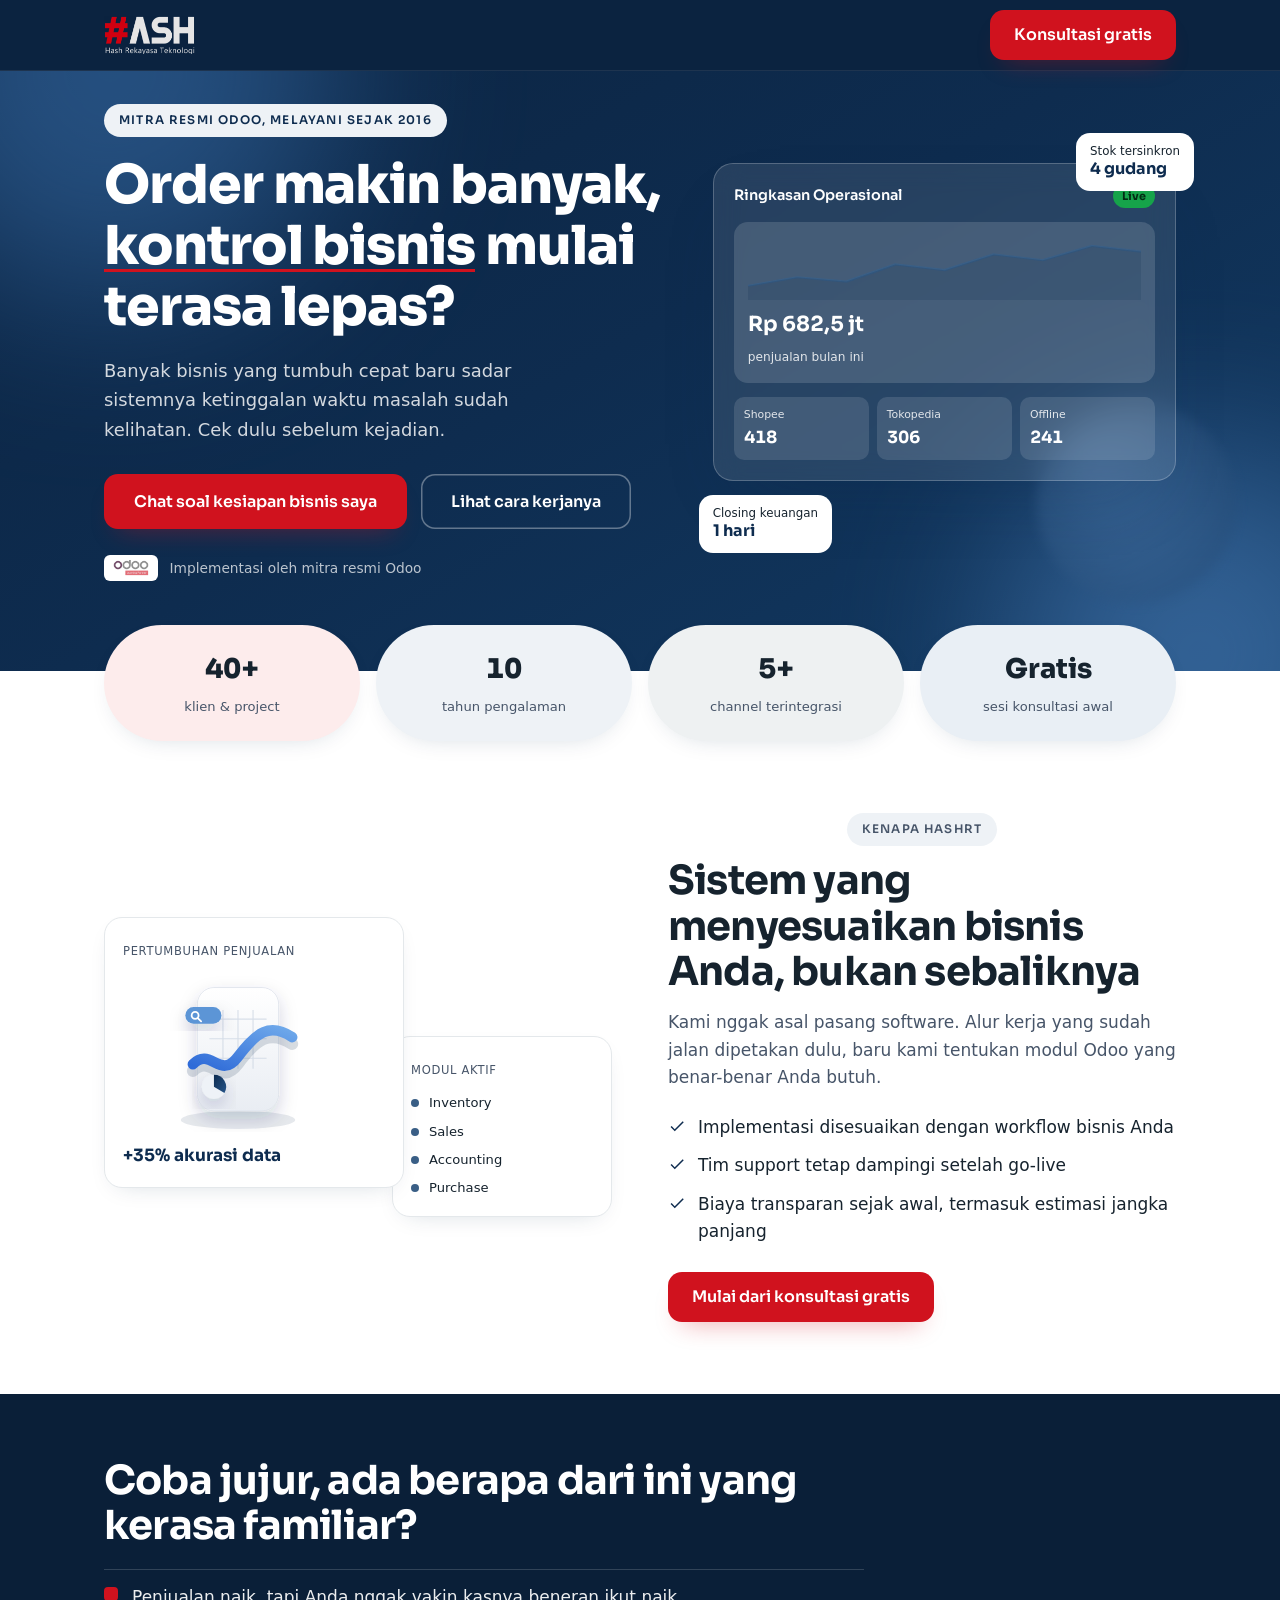
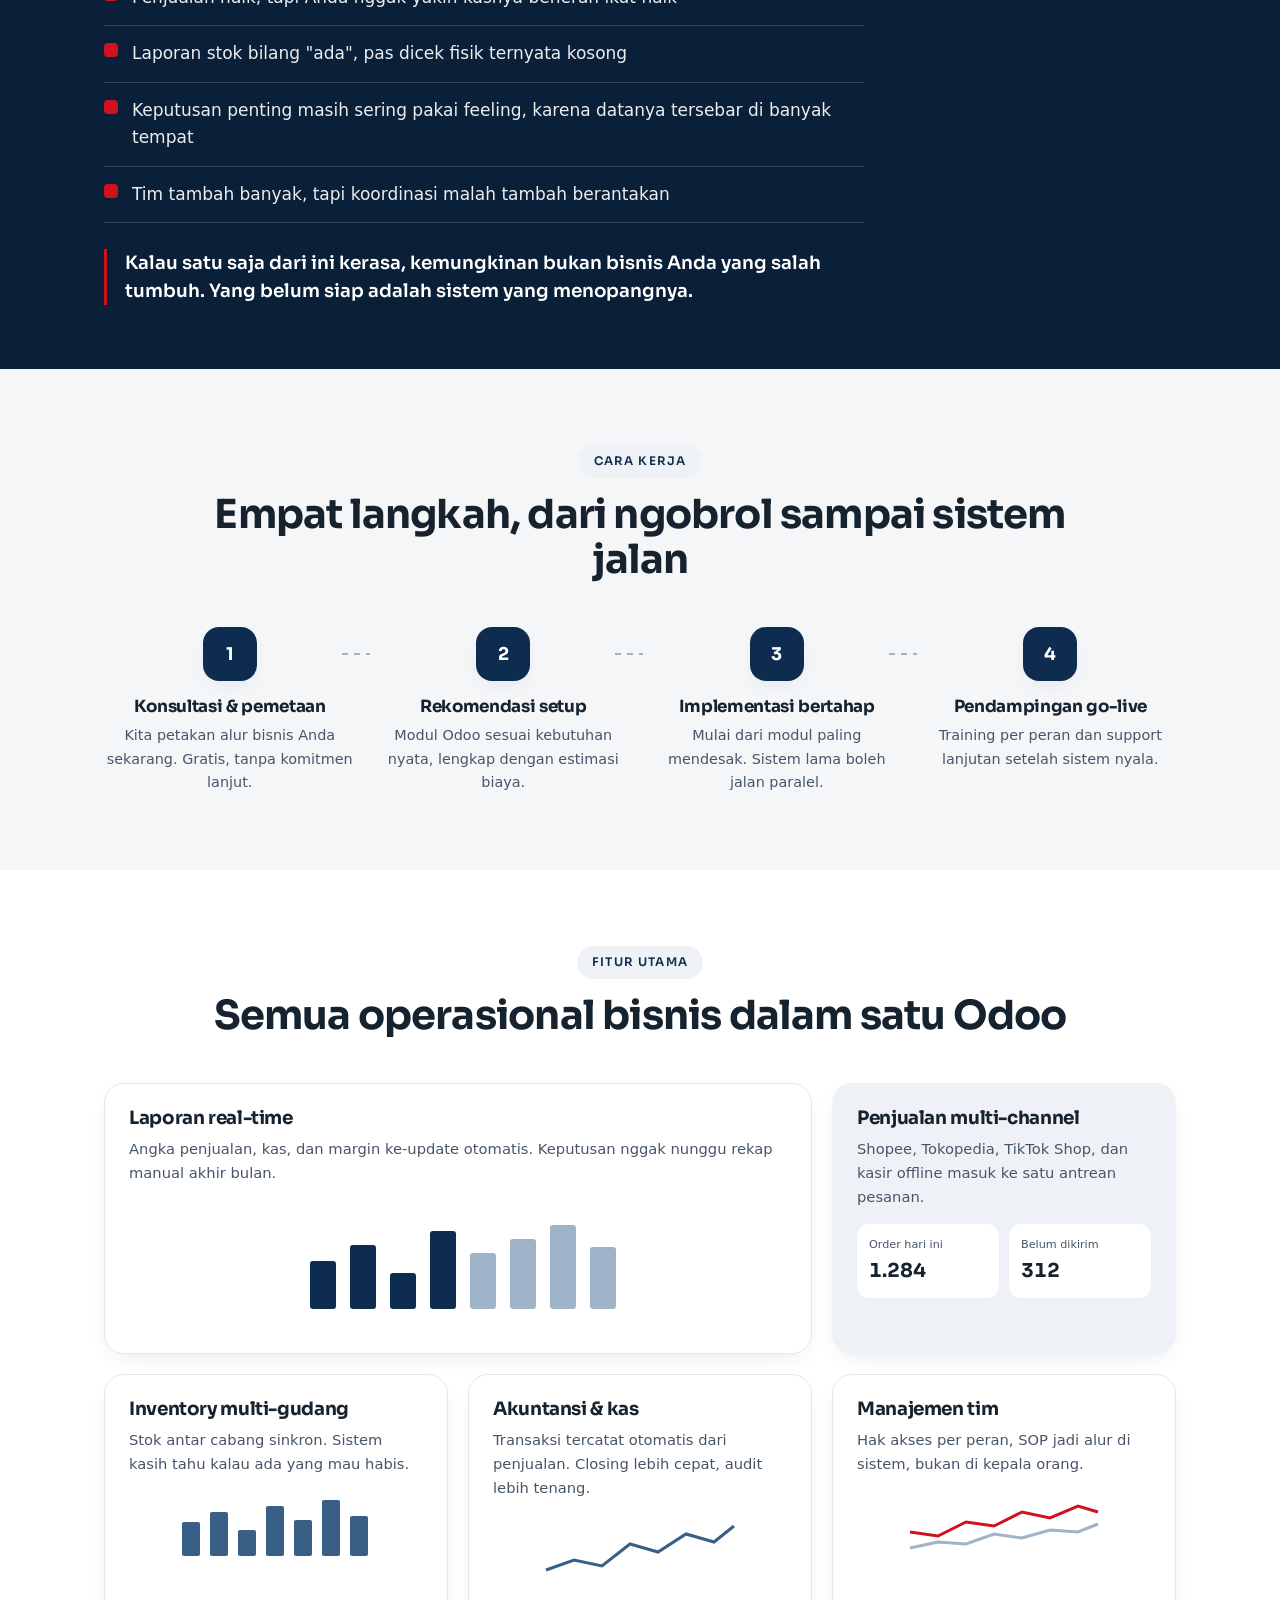
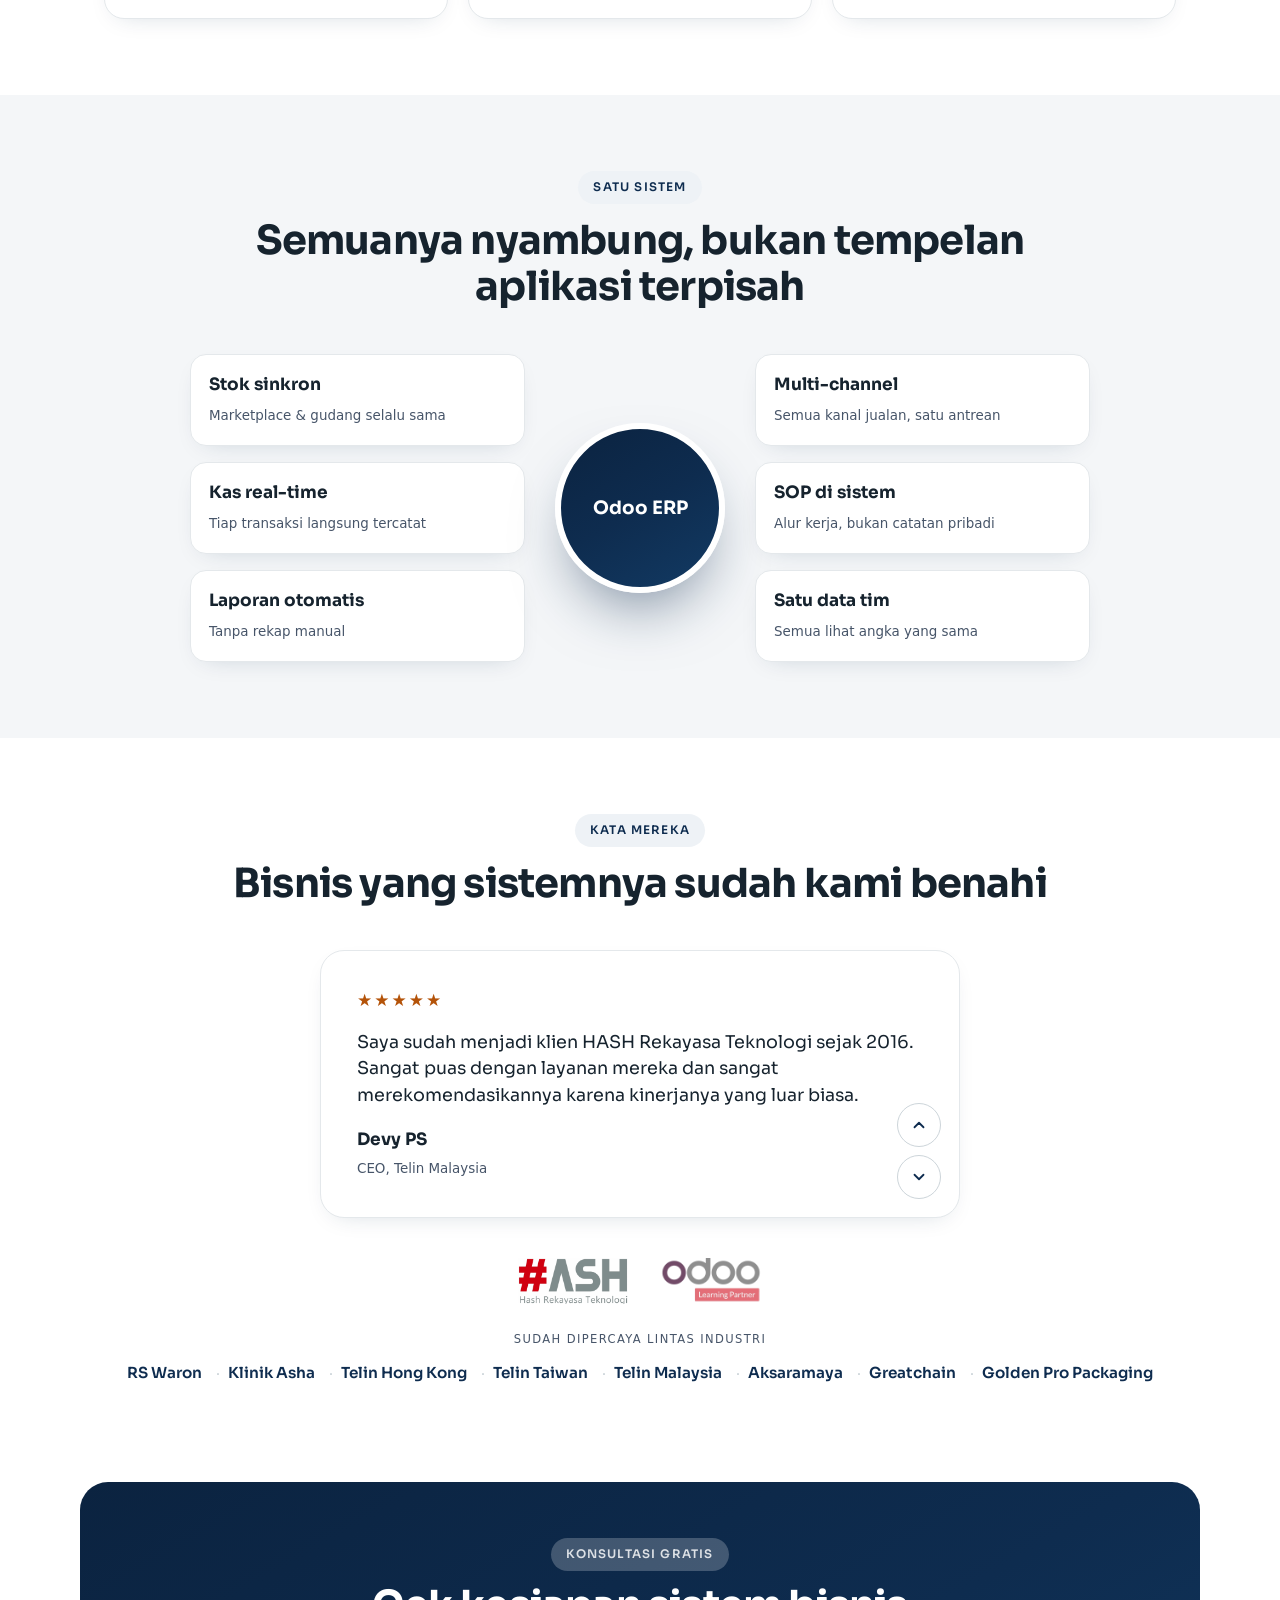
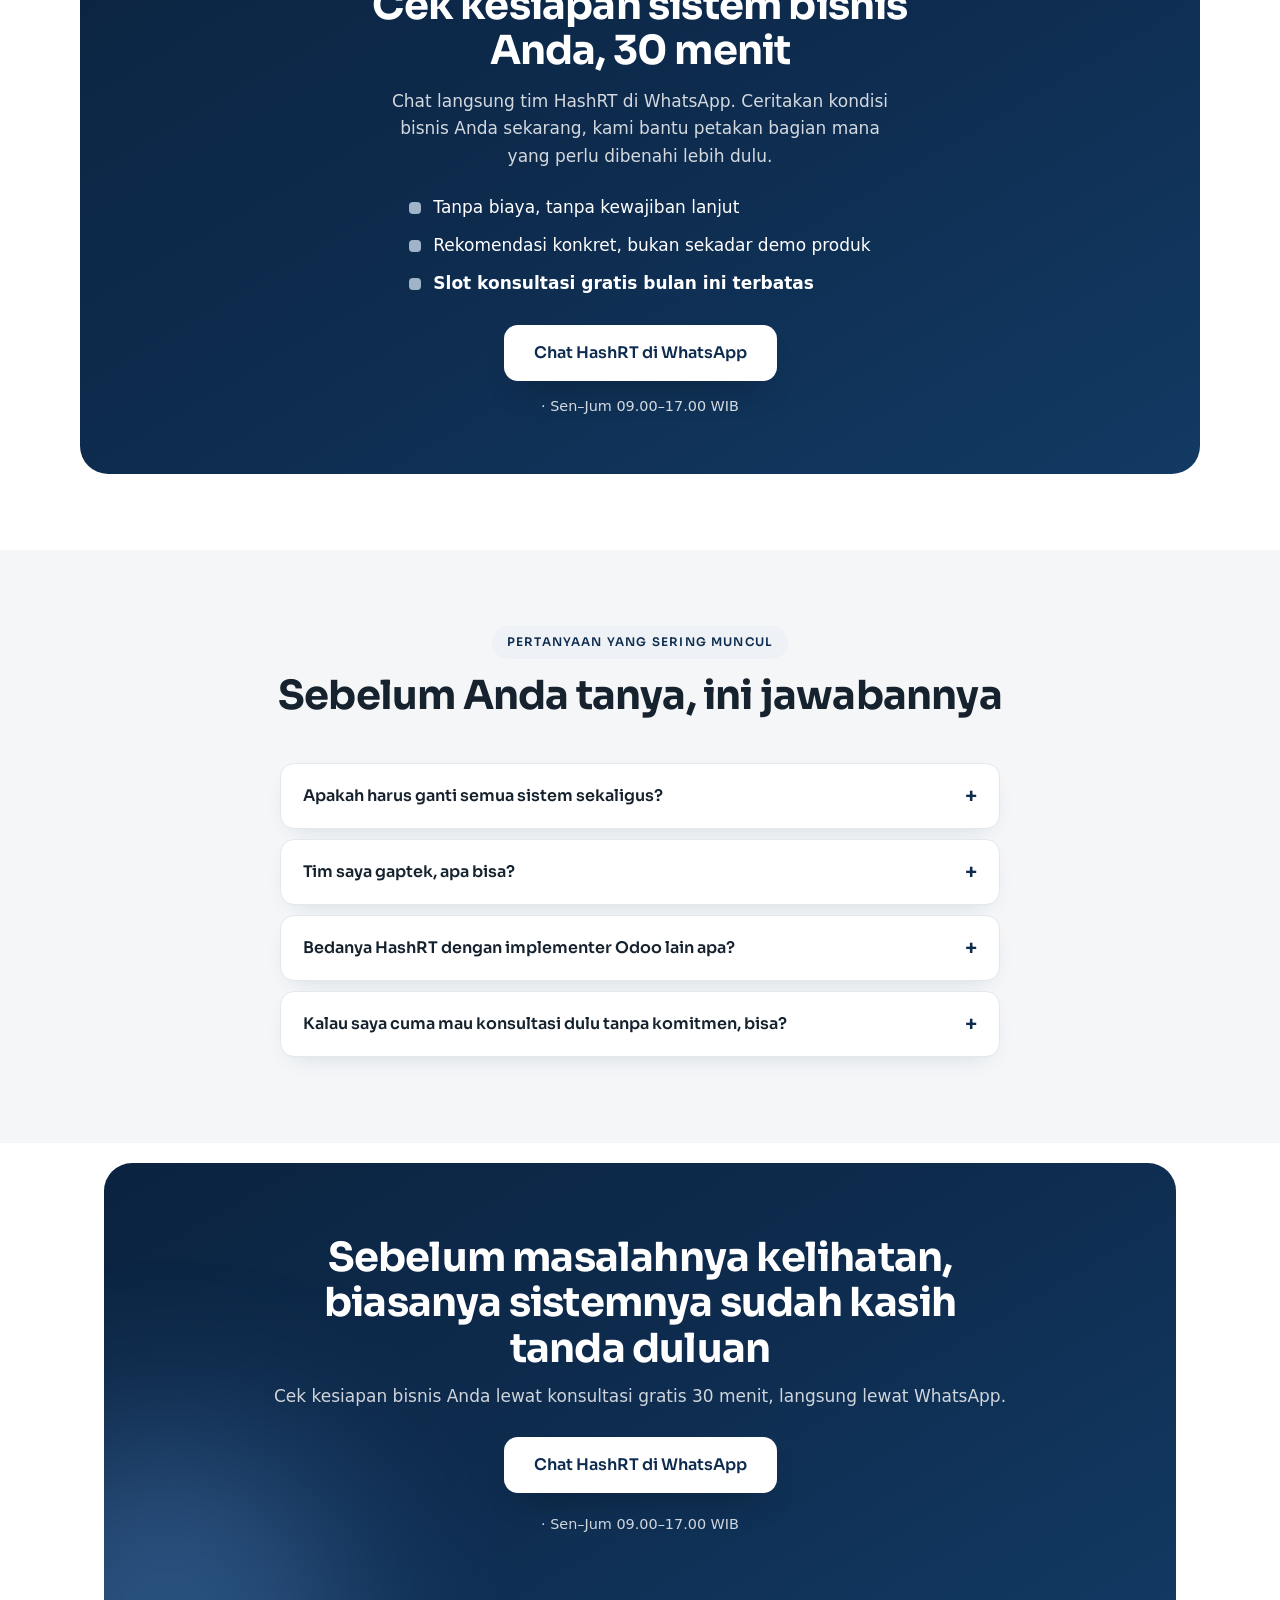
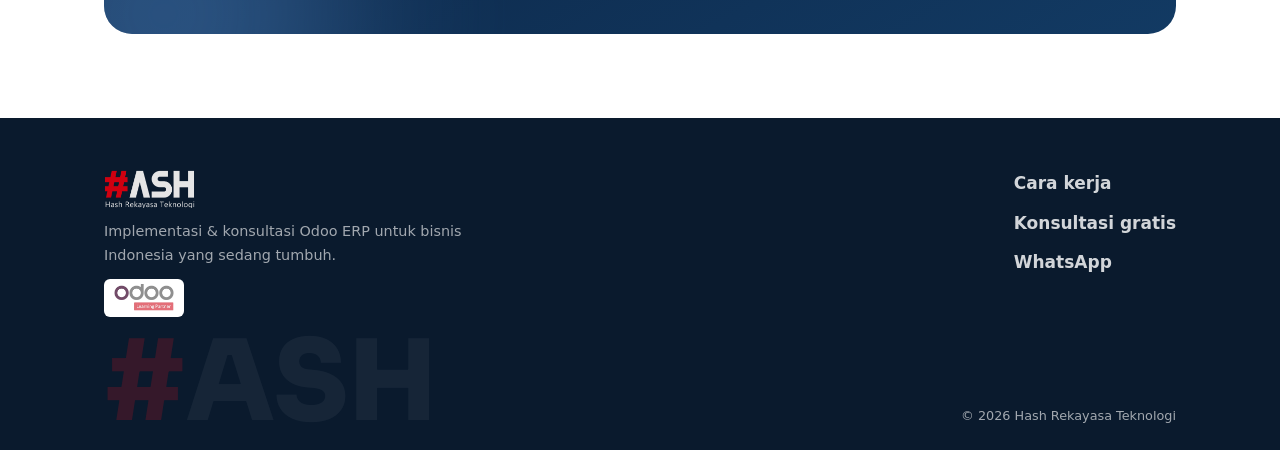
==== commit 602b6d53: "Bersihkan info internal dari repo publik - README.md + assets/README.txt keluar dari repo (masuk .gi" ====
--- a/index.html
+++ b/index.html
@@ -102,9 +102,9 @@
   <!-- ============ STATS PILLS ============ -->
   <section class="stats">
     <div class="wrap stats__row">
-      <div class="stat-pill stat-pill--pink"><b data-fill="clients">[isi]</b><span>klien &amp; project</span></div>
-      <div class="stat-pill stat-pill--violet"><b data-fill="years">[isi]</b><span>tahun pengalaman</span></div>
-      <div class="stat-pill stat-pill--mint"><b data-fill="channels">[isi]</b><span>channel terintegrasi</span></div>
+      <div class="stat-pill stat-pill--pink"><b data-fill="clients">40+</b><span>klien &amp; project</span></div>
+      <div class="stat-pill stat-pill--violet"><b data-fill="years">10</b><span>tahun pengalaman</span></div>
+      <div class="stat-pill stat-pill--mint"><b data-fill="channels">5+</b><span>channel terintegrasi</span></div>
       <div class="stat-pill stat-pill--sky"><b>Gratis</b><span>sesi konsultasi awal</span></div>
     </div>
   </section>
@@ -301,26 +301,17 @@
       <p class="pill-tag pill-tag--center">Kata mereka</p>
       <h2 class="center">Bisnis yang sistemnya sudah kami benahi</h2>
 
-      <!-- Testimoni 1 & 2: terjemahan dari testimoni asli di hash.id (klien telco Telin).
-           TIM: idealnya tambah/ganti dengan 1-2 testimoni klien retail/F&B/distribusi
-           yang punya hasil spesifik (mis. "closing 5 hari -> 1 hari"). Slide 3 disiapkan
-           untuk itu. Sumber: https://hash.id/tentang-kami/ -->
       <div class="testi__slider" data-fill="testimonials" role="group" aria-roledescription="carousel" aria-label="Testimoni klien">
         <div class="testi__track" aria-live="polite">
-          <figure class="testi__slide is-active" role="group" aria-roledescription="slide" aria-label="1 dari 3">
+          <figure class="testi__slide is-active" role="group" aria-roledescription="slide" aria-label="1 dari 2">
             <div class="stars" role="img" aria-label="Penilaian 5 dari 5">★★★★★</div>
             <blockquote>Saya sudah menjadi klien HASH Rekayasa Teknologi sejak 2016. Sangat puas dengan layanan mereka dan sangat merekomendasikannya karena kinerjanya yang luar biasa.</blockquote>
             <figcaption><b>Devy PS</b><span>CEO, Telin Malaysia</span></figcaption>
           </figure>
-          <figure class="testi__slide" role="group" aria-roledescription="slide" aria-label="2 dari 3">
+          <figure class="testi__slide" role="group" aria-roledescription="slide" aria-label="2 dari 2">
             <div class="stars" role="img" aria-label="Penilaian 5 dari 5">★★★★★</div>
             <blockquote>Yang membedakan HASH adalah kemampuannya memahami kebutuhan spesifik kami dan menyesuaikan solusinya. Hasilnya pas dengan kebutuhan perusahaan dan selalu melampaui ekspektasi.</blockquote>
             <figcaption><b>Kartia Rausen</b><span>CEO, Telin Taiwan</span></figcaption>
-          </figure>
-          <figure class="testi__slide" role="group" aria-roledescription="slide" aria-label="3 dari 3">
-            <div class="stars" role="img" aria-label="Penilaian 5 dari 5">★★★★★</div>
-            <blockquote>[isi testimoni klien retail/F&amp;B/distribusi — sebutkan hasil spesifik, mis. "closing bulanan dari 5 hari jadi 1 hari" atau "selisih stok turun 90%"]</blockquote>
-            <figcaption><b>[Nama]</b><span>[Jabatan, Perusahaan]</span></figcaption>
           </figure>
         </div>
         <div class="testi__nav">
@@ -338,7 +329,6 @@
         <img src="assets/odoo-partner.webp" alt="Odoo Learning Partner" width="480" height="216" onerror="this.remove()" />
       </div>
 
-      <!-- Nama klien dari halaman "Klien Kami" di hash.id -->
       <div class="clients">
         <p class="clients__label">Sudah dipercaya lintas industri</p>
         <ul class="clients__list">
@@ -380,16 +370,8 @@
       <h2 class="center">Sebelum Anda tanya, ini jawabannya</h2>
       <div class="acc">
         <details>
-          <summary>Berapa lama proses implementasi Odoo biasanya?</summary>
-          <div class="acc__body"><p>[isi — rentang waktu realistis berdasarkan rata-rata project HashRT, mis. "6–12 minggu untuk 2–3 modul inti"]</p></div>
-        </details>
-        <details>
           <summary>Apakah harus ganti semua sistem sekaligus?</summary>
           <div class="acc__body"><p>Tidak. Kita mulai dari modul yang paling mendesak, lalu tambah bertahap setelah tim terbiasa. Sistem lama bisa jalan paralel selama masa transisi.</p></div>
-        </details>
-        <details>
-          <summary>Berapa biayanya?</summary>
-          <div class="acc__body"><p>[isi — rentang atau cara HashRT menghitung estimasi. Jangan sebut harga pasti kalau memang tergantung kebutuhan]</p></div>
         </details>
         <details>
           <summary>Tim saya gaptek, apa bisa?</summary>
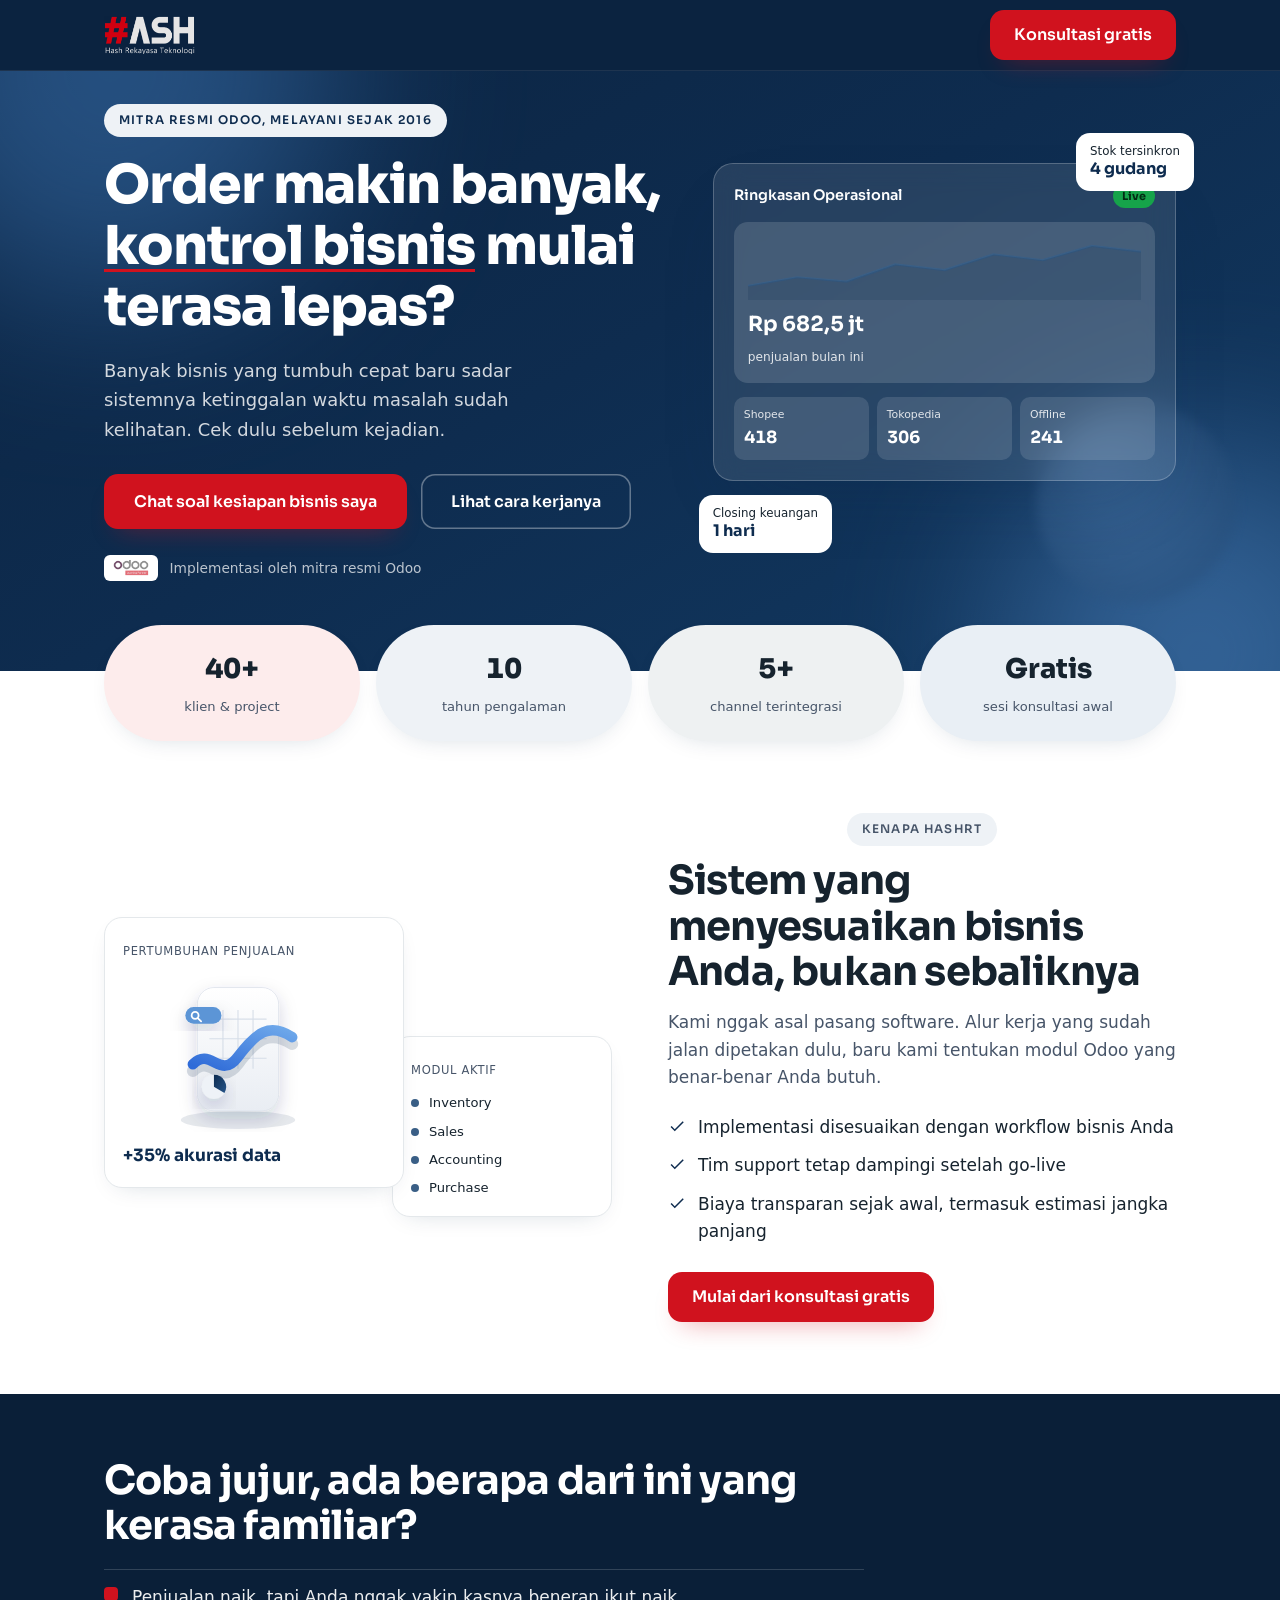
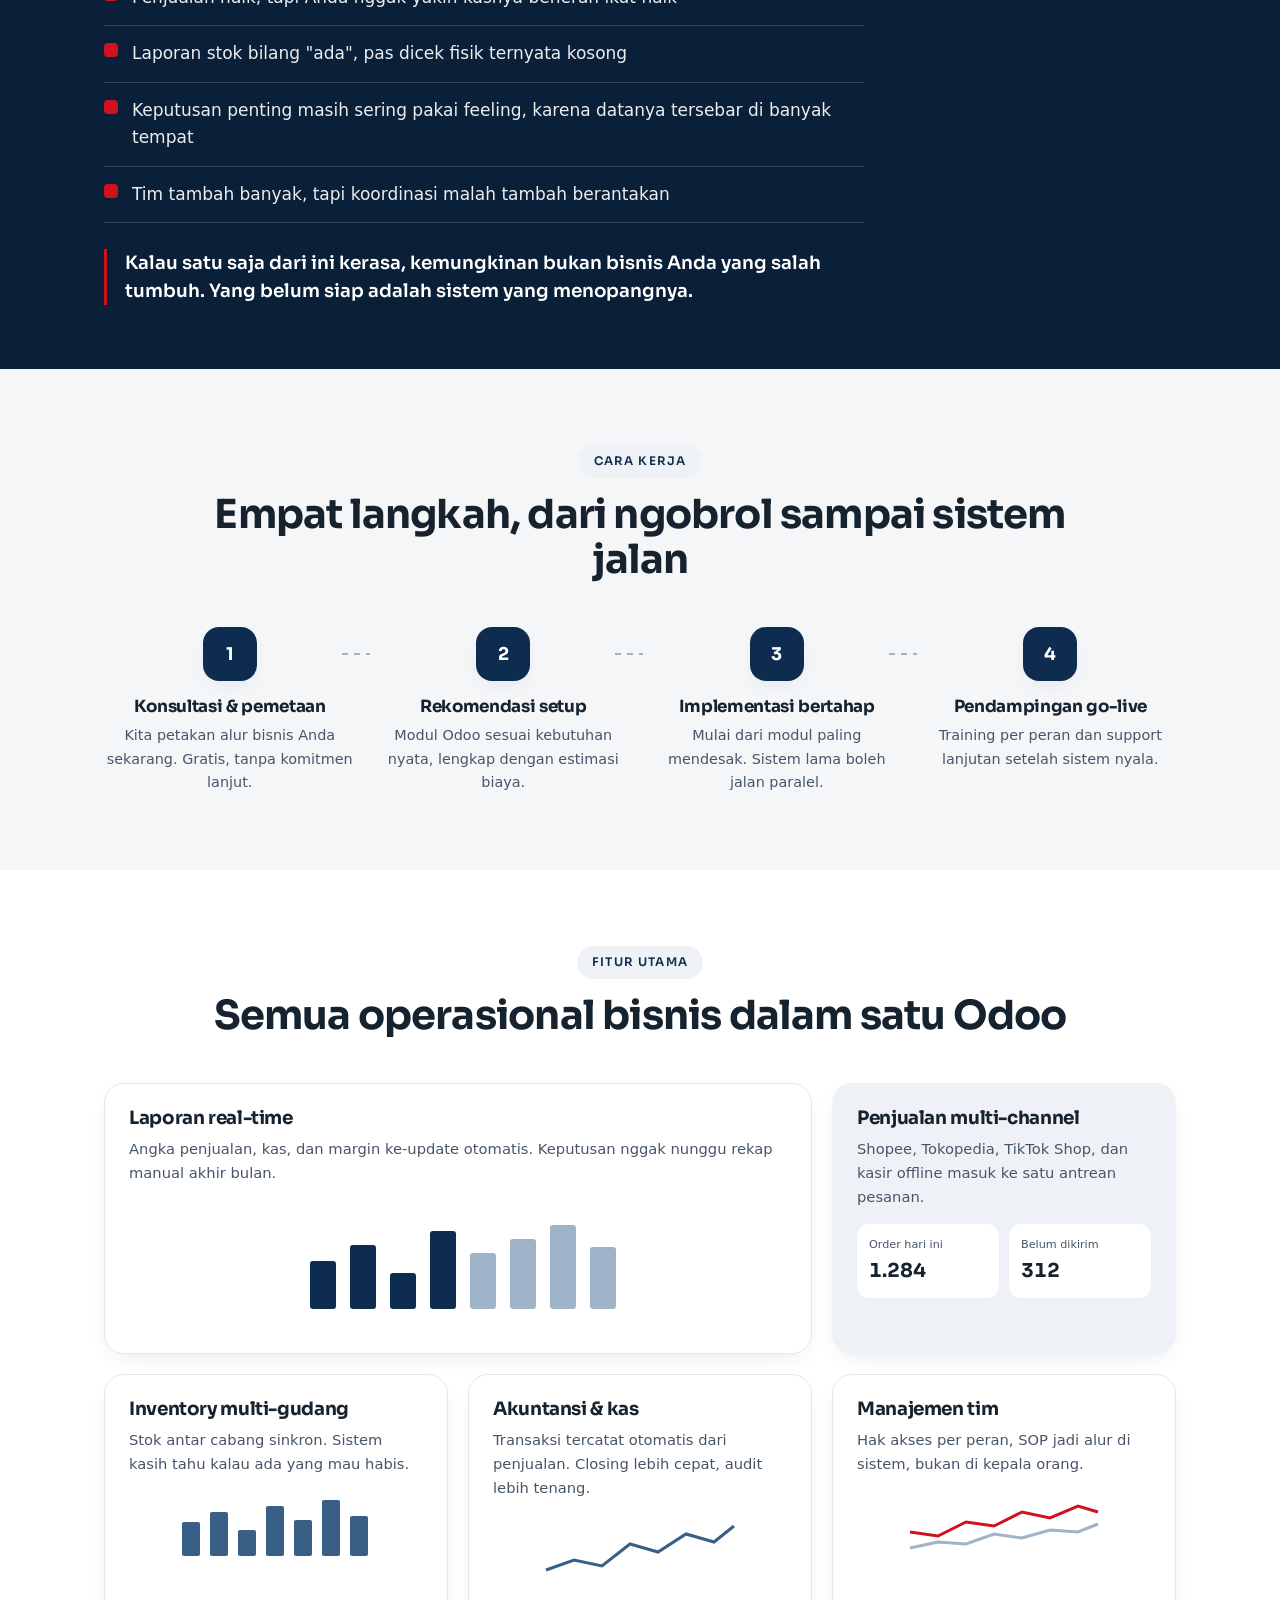
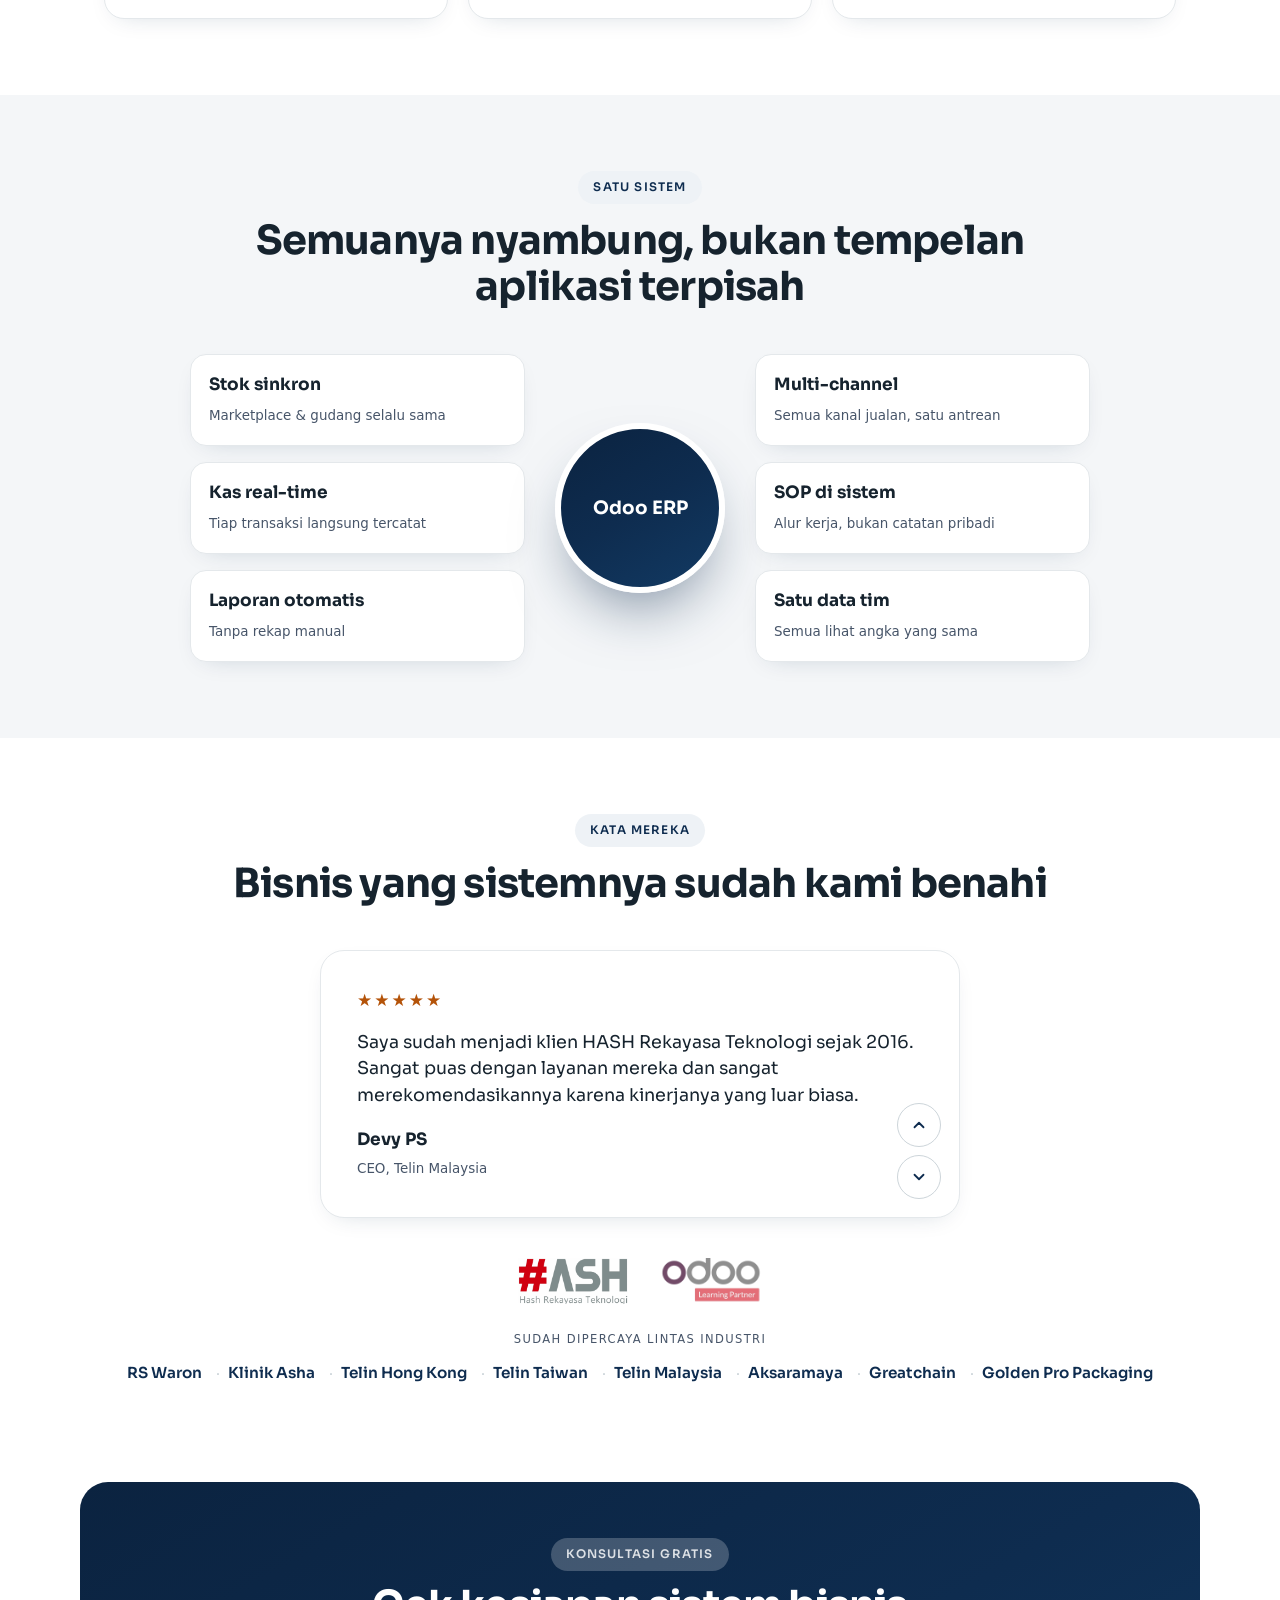
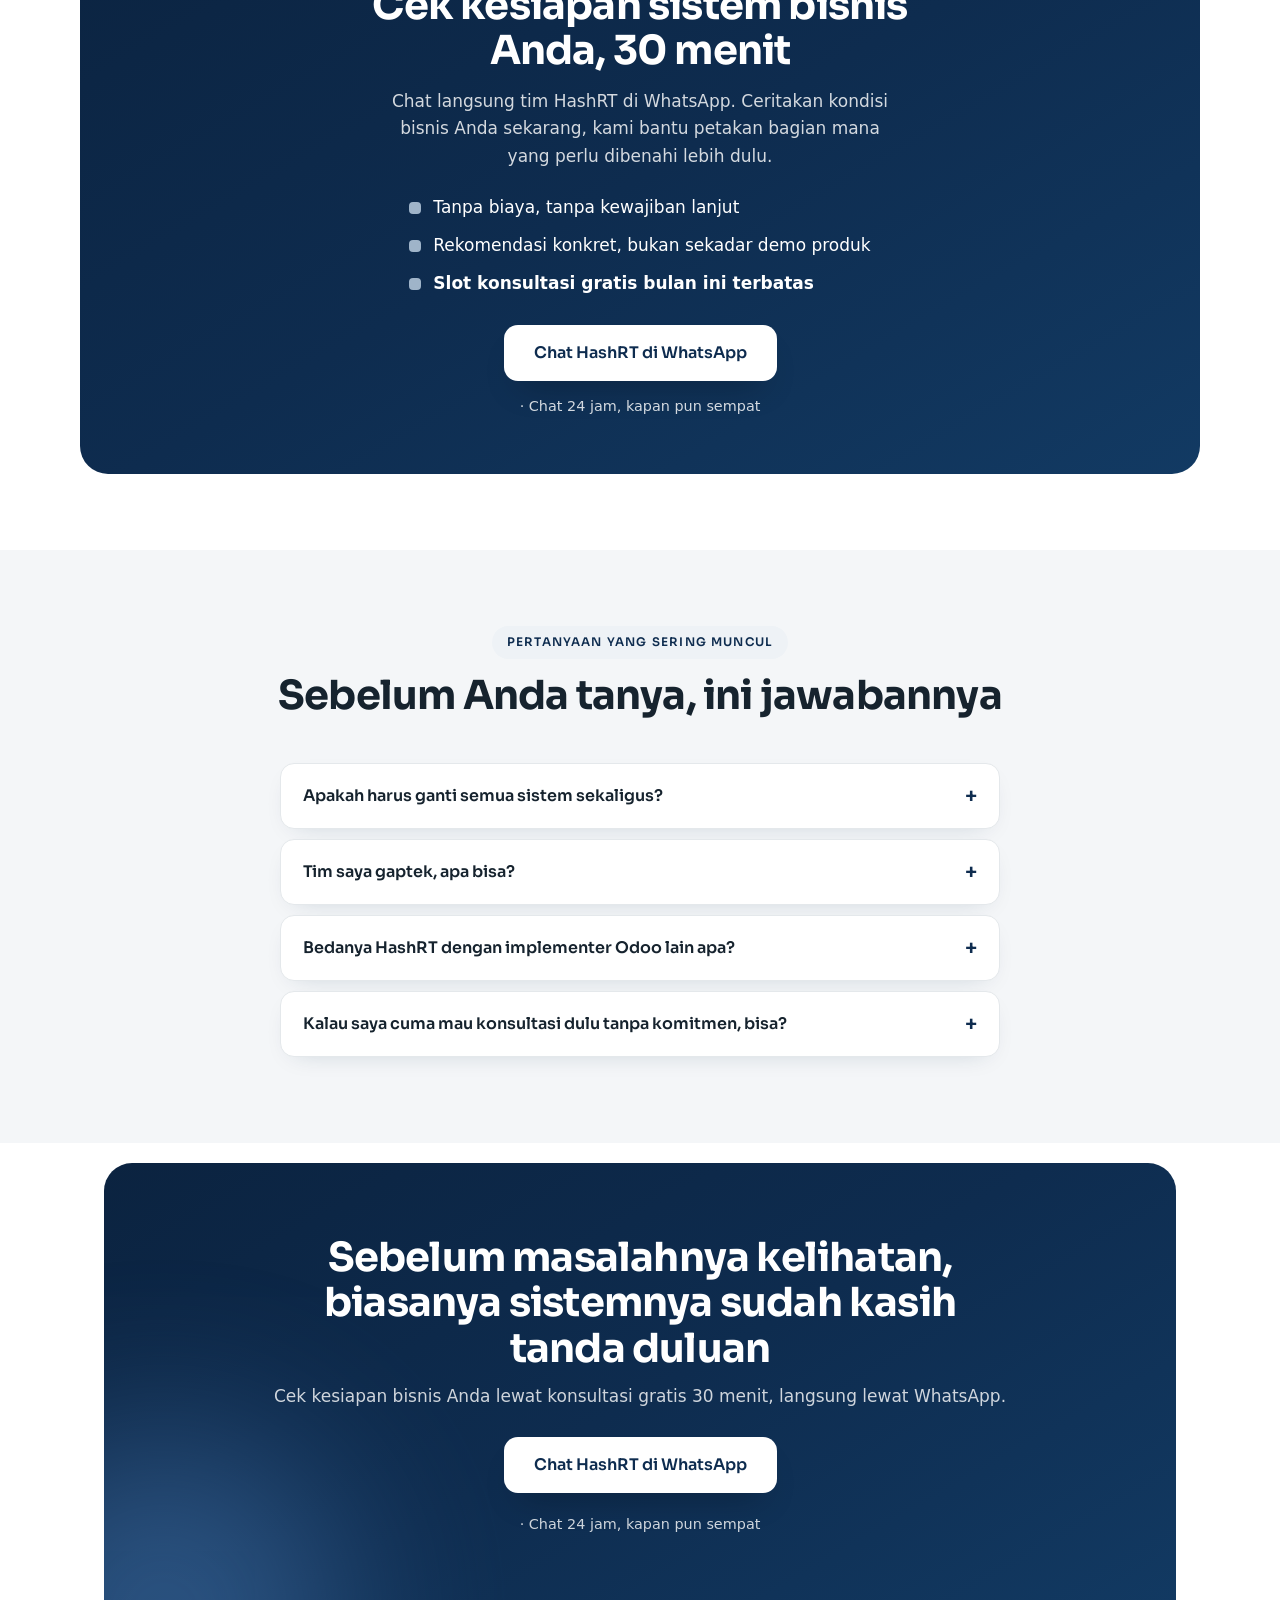
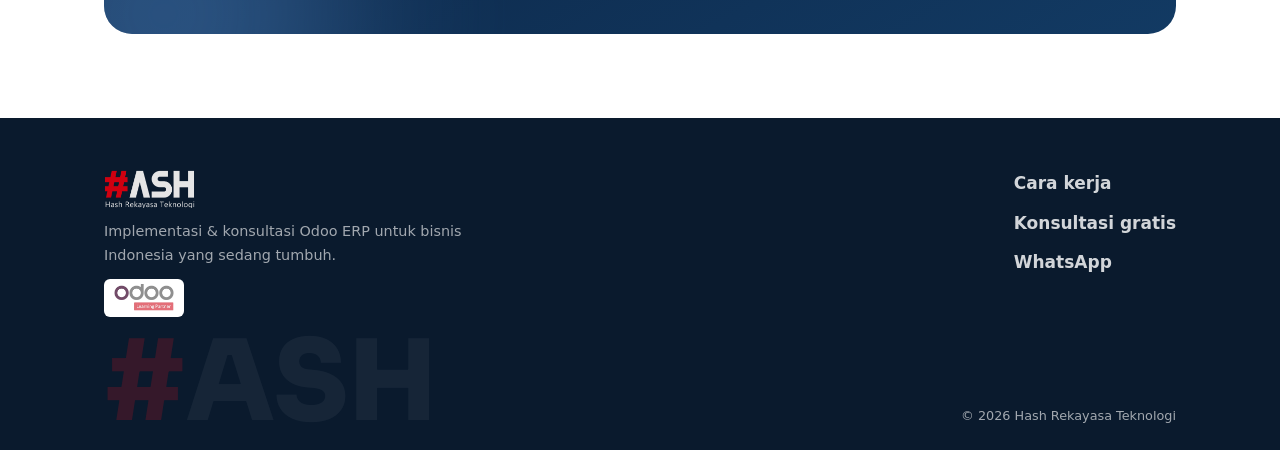
==== commit e812ce56: "Teks CTA WhatsApp: chat 24 jam, bukan dibatasi jam kerja Co-Authored-By: Claude Opus 5 <noreply@anth" ====
--- a/index.html
+++ b/index.html
@@ -3,6 +3,16 @@
 <head>
 <meta charset="utf-8" />
 <meta name="viewport" content="width=device-width, initial-scale=1" />
+<link rel="icon" href="/favicon.svg" type="image/svg+xml" />
+
+<!-- Buka koneksi ke server tracking sejak awal. Waktu tombol WhatsApp diklik,
+     DNS + TLS sudah beres, jadi event konversi langsung terkirim tanpa nunggu
+     handshake — penting di HP karena browser cepat ke-background begitu
+     aplikasi WhatsApp kebuka. -->
+<link rel="preconnect" href="https://www.googletagmanager.com" crossorigin />
+<link rel="preconnect" href="https://connect.facebook.net" crossorigin />
+<link rel="preconnect" href="https://www.facebook.com" crossorigin />
+
 <!-- Google Tag Manager -->
 <script>(function(w,d,s,l,i){w[l]=w[l]||[];w[l].push({'gtm.start':
 new Date().getTime(),event:'gtm.js'});var f=d.getElementsByTagName(s)[0],
@@ -10,12 +20,12 @@
 'https://www.googletagmanager.com/gtm.js?id='+i+dl;f.parentNode.insertBefore(j,f);
 })(window,document,'script','dataLayer','GTM-NKPFBLZN');</script>
 <!-- End Google Tag Manager -->
-<title>HashRT — Cek Kesiapan Sistem Bisnis Anda</title>
+<title>HashRT - Cek Kesiapan Sistem Bisnis Anda</title>
 <meta name="description" content="Bisnis tumbuh cepat, sistem sering ketinggalan. Diskusi gratis bareng HashRT soal kesiapan Odoo ERP untuk bisnis multi cabang & multi channel." />
 <link rel="canonical" href="./" />
 
 <meta property="og:type" content="website" />
-<meta property="og:title" content="HashRT — Cek Kesiapan Sistem Bisnis Anda" />
+<meta property="og:title" content="HashRT - Cek Kesiapan Sistem Bisnis Anda" />
 <meta property="og:description" content="Order makin banyak, kontrol bisnis mulai terasa lepas? Cek kesiapan sistemnya sebelum jadi masalah." />
 <meta property="og:image" content="assets/og-image.webp" />
 <meta property="og:image:width" content="1920" />
@@ -35,7 +45,7 @@
 
 <header class="topbar">
   <div class="wrap topbar__inner">
-    <a class="brand" href="#top" aria-label="Hash Rekayasa Teknologi">
+    <a class="brand" data-cta="logo" href="#top" aria-label="Hash Rekayasa Teknologi">
       <img class="brand__logo" src="assets/logo-white.webp" alt="Hash Rekayasa Teknologi" width="720" height="329"
            onload="this.nextElementSibling.hidden=true" onerror="this.remove()" />
       <span class="wordmark"><span class="hash">#</span>ASH</span>
@@ -358,7 +368,7 @@
           <li class="lead__slot" data-fill="urgency">Slot konsultasi gratis bulan ini terbatas</li>
         </ul>
         <a class="btn btn--lg btn--pill btn--invert" data-fill="wa-link" href="https://wa.me/62818422230" target="_blank" rel="noopener" data-cta="lead">Chat HashRT di WhatsApp</a>
-        <p class="lead__contact"><span data-fill="wa-hours">· Sen–Jum 09.00–17.00 WIB</span></p>
+        <p class="lead__contact"><span data-fill="wa-hours">· Chat 24 jam, kapan pun sempat</span></p>
       </div>
     </div>
   </section>
@@ -397,7 +407,7 @@
         <h2>Sebelum masalahnya kelihatan, biasanya sistemnya sudah kasih tanda duluan</h2>
         <p>Cek kesiapan bisnis Anda lewat konsultasi gratis 30 menit, langsung lewat WhatsApp.</p>
         <a class="btn btn--lg btn--pill btn--invert" data-fill="wa-link" href="https://wa.me/62818422230" target="_blank" rel="noopener" data-cta="final">Chat HashRT di WhatsApp</a>
-        <p class="final__contact"><span data-fill="wa-hours">· Sen–Jum 09.00–17.00 WIB</span></p>
+        <p class="final__contact"><span data-fill="wa-hours">· Chat 24 jam, kapan pun sempat</span></p>
       </div>
     </div>
   </section>
@@ -413,9 +423,9 @@
       <img class="foot__badge" src="assets/odoo-partner.webp" alt="Odoo Learning Partner" width="480" height="216" onerror="this.remove()" />
     </div>
     <nav class="foot__nav" aria-label="Navigasi footer">
-      <a href="#cara-kerja">Cara kerja</a>
-      <a href="#kontak">Konsultasi gratis</a>
-      <a data-fill="wa-link" href="https://wa.me/62818422230" target="_blank" rel="noopener">WhatsApp</a>
+      <a href="#cara-kerja" data-cta="foot-cara-kerja">Cara kerja</a>
+      <a href="#kontak" data-cta="foot-kontak">Konsultasi gratis</a>
+      <a data-fill="wa-link" data-cta="foot-whatsapp" href="https://wa.me/62818422230" target="_blank" rel="noopener">WhatsApp</a>
     </nav>
   </div>
   <div class="wrap foot__base">
